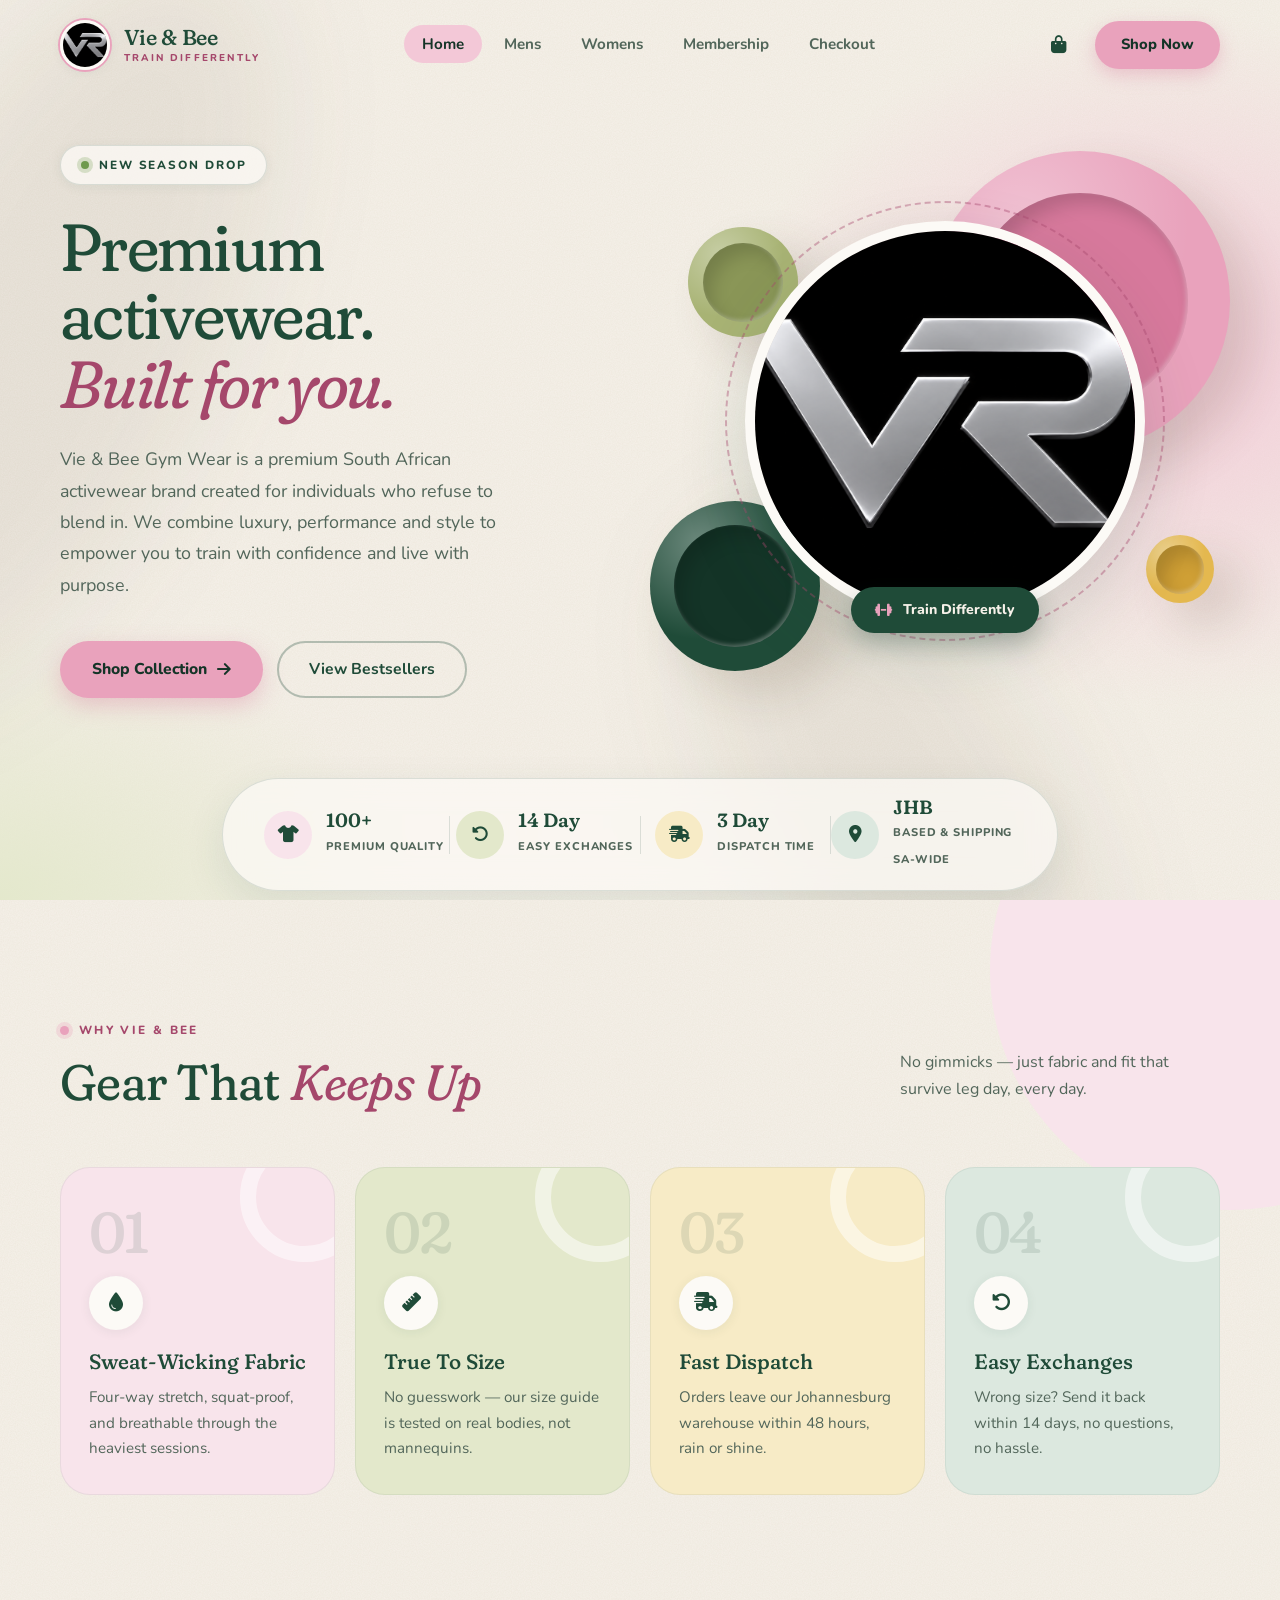
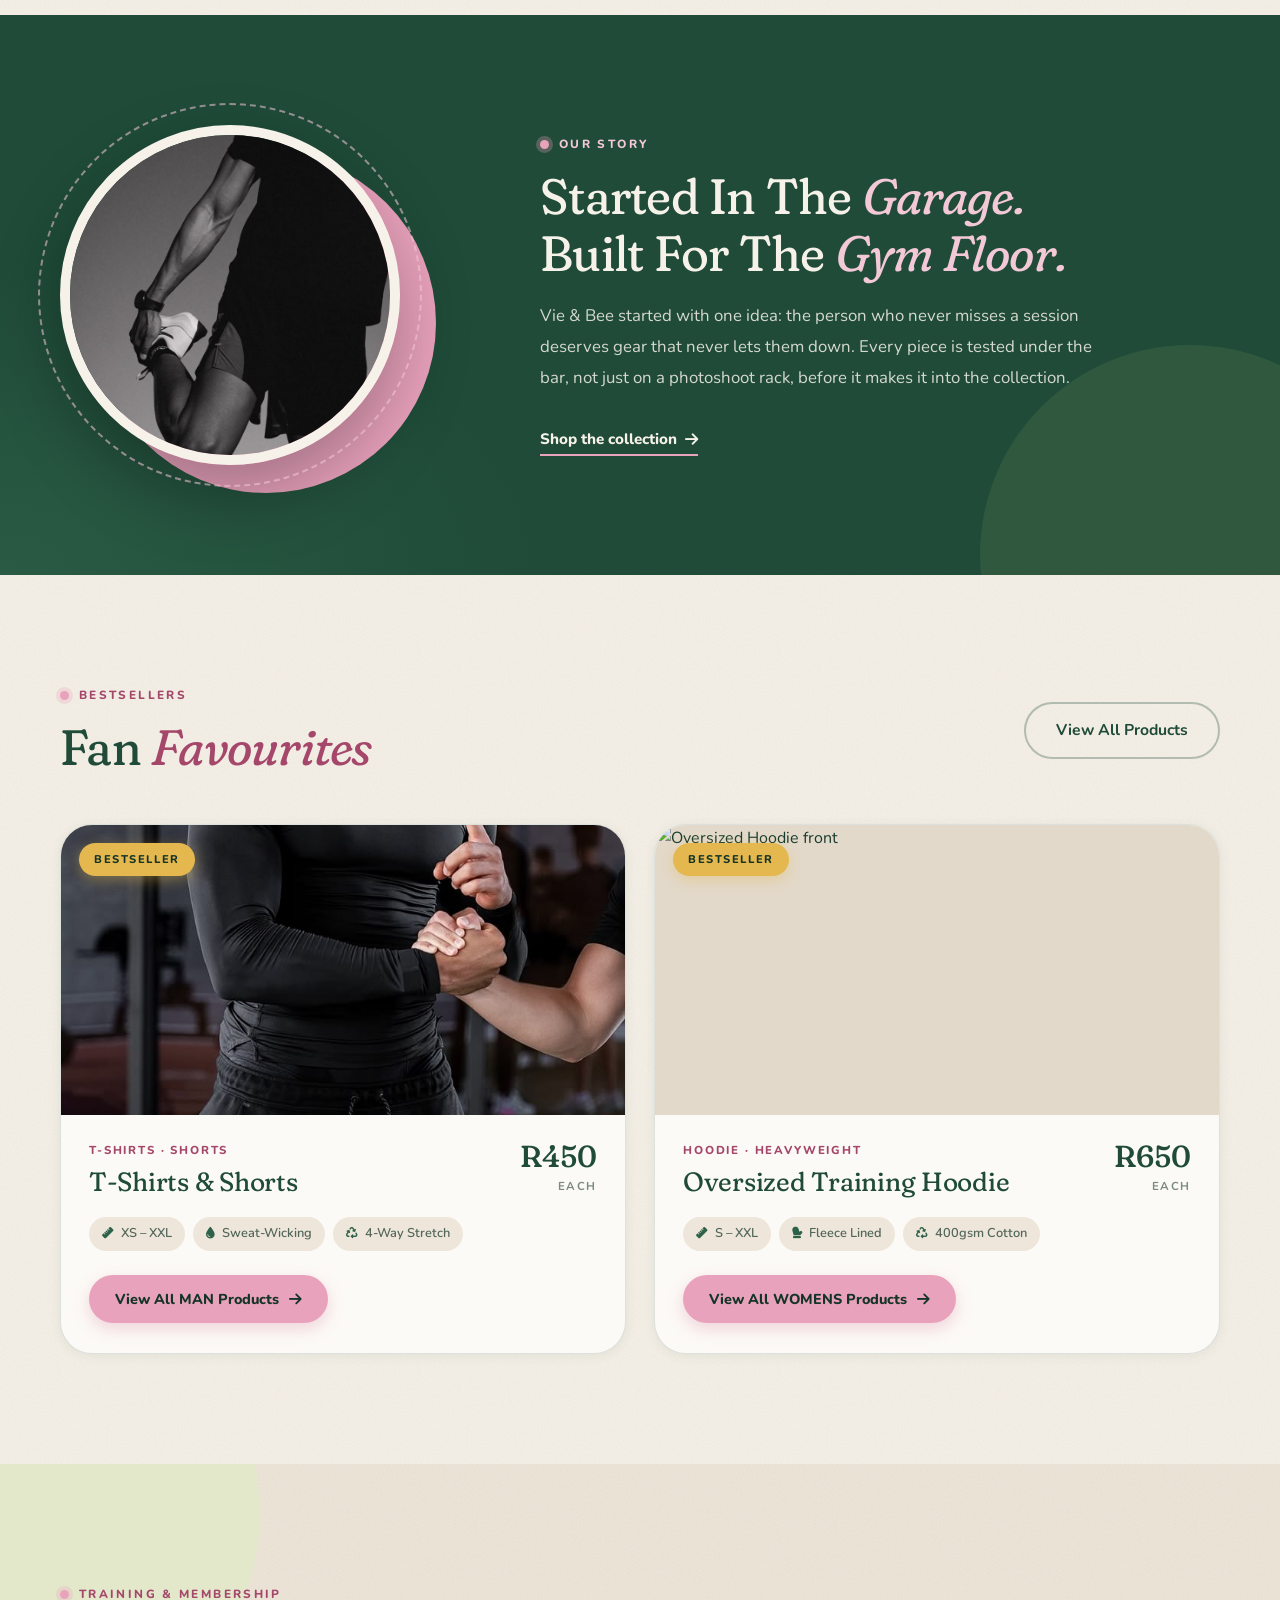
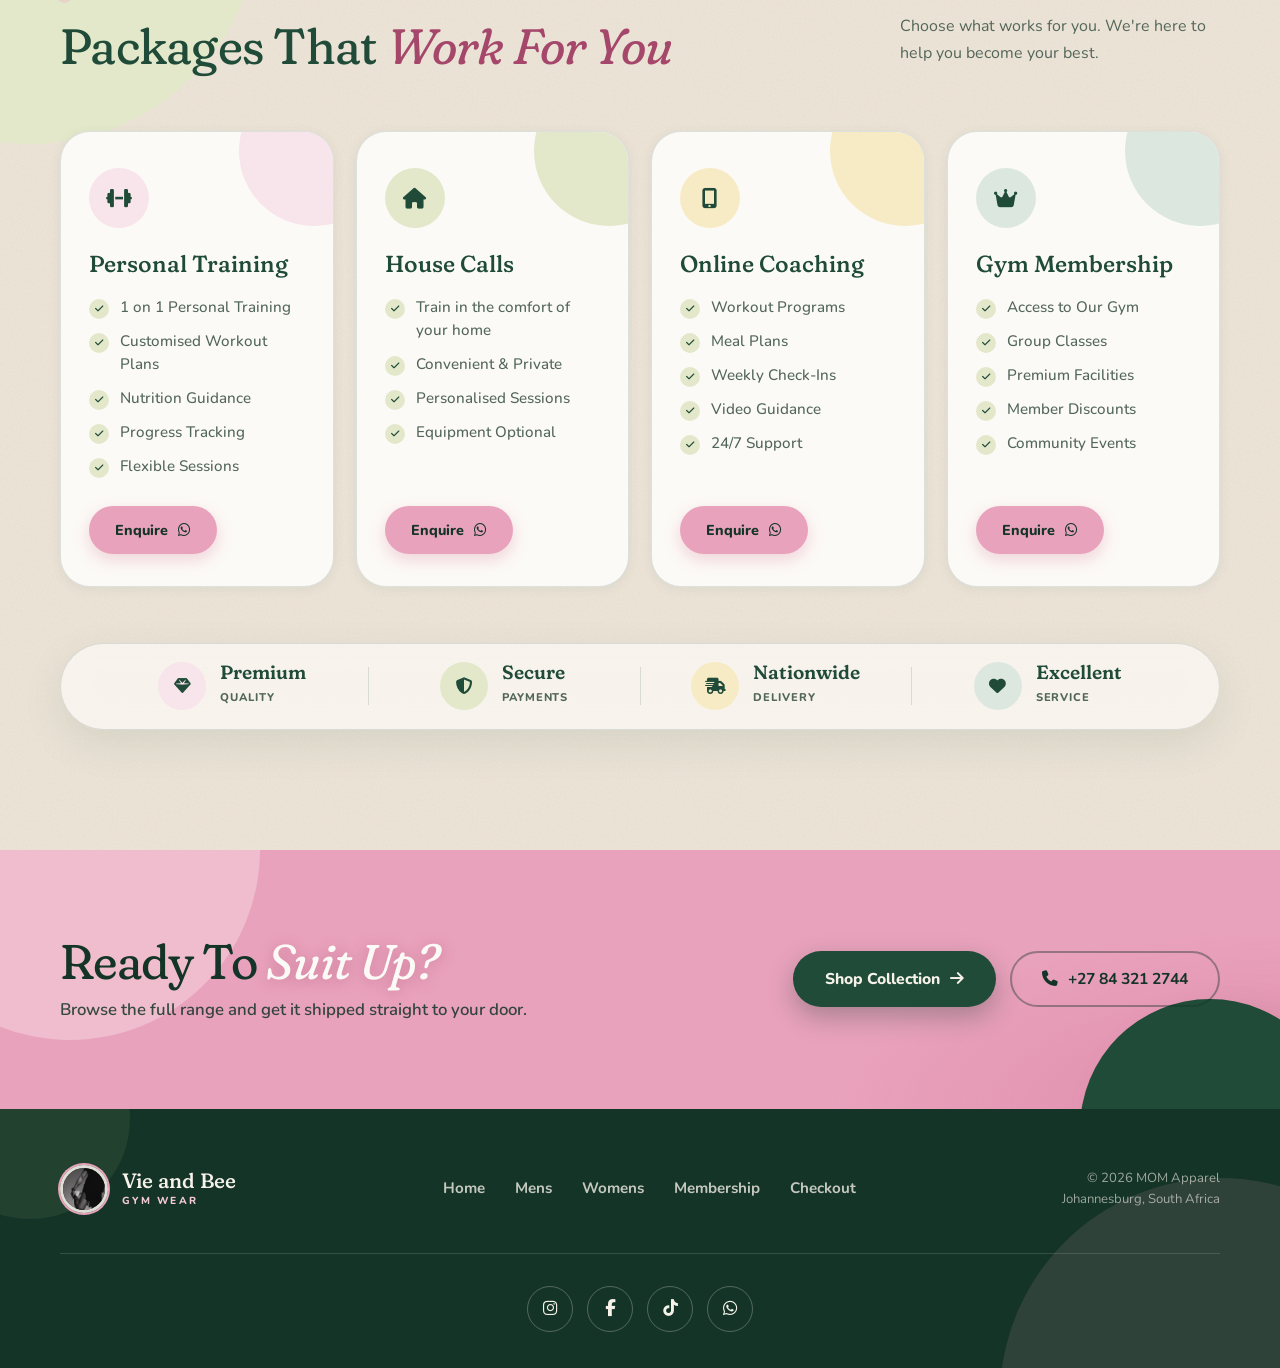
==== index.html @ 990aa981 "Add files via upload" ====
<!doctype html>
<html lang="en">
  <head>
    <meta charset="UTF-8" />
    <meta name="viewport" content="width=device-width, initial-scale=1.0" />
    <meta name="theme-color" content="#f6f1e9" />
    <title>Vie & Bee — Train Differently</title>
    <meta
      name="description"
      content="Vie & Bee is Johannesburg-based active wear built for people who train every day. Sweat-wicking fabric, true-to-size fits, and fast SA-wide dispatch."
    />
    <meta property="og:title" content="Vie & Bee — Train Differently" />
    <meta
      property="og:description"
      content="Active Wear built for people who show up every day. Shop leggings, hoodies, tanks and shorts made for training."
    />
    <meta property="og:type" content="website" />
    <meta property="og:image" content="Womans-Product/Logo.PNG" />
    <link rel="icon" href="favicon.ico" />
    <link rel="preconnect" href="https://fonts.googleapis.com" />
    <link rel="preconnect" href="https://fonts.gstatic.com" crossorigin />
    <link
      href="https://fonts.googleapis.com/css2?family=Fraunces:ital,opsz,wght,SOFT,WONK@0,9..144,300..700,0..100,0..1;1,9..144,300..700,0..100,0..1&family=Nunito:wght@400;500;600;700;800&display=swap"
      rel="stylesheet"
    />
    <link
      rel="stylesheet"
      href="https://cdnjs.cloudflare.com/ajax/libs/font-awesome/6.5.0/css/all.min.css"
    />
    <link rel="stylesheet" href="css/shared.css" />
    <link rel="stylesheet" href="css/home.css" />
  </head>
  <body>
    <!-- HEADER -->
    <header id="header">
      <nav class="navbar">
        <a href="index.html" class="nav-logo">
          <img
            src="Womans-Product/Logo.PNG"
            alt="Vie and Bee"
            class="nav-logo-img"
          />
          <div class="nav-logo-text">
            <span class="logo-name">Vie & Bee</span>
            <span class="logo-tagline">Train Differently</span>
          </div>
        </a>
        <ul class="nav-menu">
          <li><a href="index.html" class="nav-link active">Home</a></li>
          <li><a href="Mens.html" class="nav-link">Mens</a></li>
          <li><a href="Womens.html" class="nav-link">Womens</a></li>
          <li><a href="#membership" class="nav-link">Membership</a></li>
          <li><a href="Checkout.html" class="nav-link">Checkout</a></li>
        </ul>
        <button type="button" class="cart-nav-trigger" aria-label="Open cart">
          <i class="fa-solid fa-bag-shopping"></i>
          <span class="cart-count-badge">0</span>
        </button>
        <a href="Womens.html" class="nav-cta">Shop Now</a>
        <button class="mobile-toggle" id="mobileToggle" aria-label="Menu">
          <span></span><span></span><span></span>
        </button>
      </nav>
      <div class="mobile-nav" id="mobileNav">
        <ul>
          <li><a href="index.html">Home</a></li>
          <li><a href="Mens.html">Mens</a></li>
          <li><a href="Womens.html">Womens</a></li>
          <li><a href="#membership">Membership</a></li>
          <li><a href="Checkout.html" class="cream-link">Checkout</a></li>
        </ul>
      </div>
    </header>

    <main>
      <!-- HERO -->
      <section class="hero">
        <div class="section-content hero-inner">
          <div class="hero-text">
            <div class="hero-badge">
              <span class="badge-dot"></span>
              New Season Drop
            </div>
            <h1 class="hero-title">
              Premium activewear.<br />
              <em>Built for you.</em>
            </h1>
            <p class="hero-desc">
              Vie & Bee Gym Wear is a premium South African activewear brand
              created for individuals who refuse to blend in. We combine luxury,
              performance and style to empower you to train with confidence and
              live with purpose.
            </p>
            <div class="hero-actions">
              <a href="Womens.html" class="btn-primary"
                >Shop Collection <i class="fa-solid fa-arrow-right"></i
              ></a>
              <a href="#bestsellers" class="btn-outline">View Bestsellers</a>
            </div>
          </div>

          <div class="hero-visual">
            <div class="hero-arcs" aria-hidden="true">
              <div class="arc arc-1"></div>
              <div class="arc arc-2"></div>
              <div class="arc arc-3"></div>
              <div class="arc arc-4"></div>
            </div>
            <div class="hero-logo-frame">
              <img src="Womans-Product/Logo.PNG" alt="Vie and Bee Gym wear" />
              <div class="hero-tagline-badge">
                <i class="fa-solid fa-dumbbell"></i>
                Train Differently
              </div>
            </div>
          </div>
        </div>

        <div class="section-content">
          <div class="stats-bar">
            <div class="stat-item">
              <i class="fa-solid fa-shirt stat-icon"></i>
              <div>
                <strong>100+</strong>
                <span>PREMIUM QUALITY</span>
              </div>
            </div>
            <div class="stat-sep"></div>
            <div class="stat-item">
              <i class="fa-solid fa-rotate-left stat-icon"></i>
              <div>
                <strong>14 Day</strong>
                <span>Easy Exchanges</span>
              </div>
            </div>
            <div class="stat-sep"></div>
            <div class="stat-item">
              <i class="fa-solid fa-truck-fast stat-icon"></i>
              <div>
                <strong>3 Day</strong>
                <span>Dispatch Time</span>
              </div>
            </div>
            <div class="stat-sep"></div>
            <div class="stat-item">
              <i class="fa-solid fa-location-dot stat-icon"></i>
              <div>
                <strong>JHB</strong>
                <span>Based & Shipping SA-Wide</span>
              </div>
            </div>
          </div>
        </div>
      </section>

      <!-- WHY US -->
      <section class="why-section">
        <div class="section-content">
          <div class="why-header">
            <div>
              <span class="eyebrow">Why Vie & Bee</span>
              <h2 class="section-title">Gear That <em>Keeps Up</em></h2>
            </div>
            <p class="why-intro">
              No gimmicks — just fabric and fit that survive leg day, every day.
            </p>
          </div>

          <div class="why-grid">
            <div class="why-card">
              <div class="why-num">01</div>
              <div class="why-icon"><i class="fa-solid fa-droplet"></i></div>
              <h3>Sweat-Wicking Fabric</h3>
              <p>
                Four-way stretch, squat-proof, and breathable through the
                heaviest sessions.
              </p>
            </div>
            <div class="why-card">
              <div class="why-num">02</div>
              <div class="why-icon"><i class="fa-solid fa-ruler"></i></div>
              <h3>True To Size</h3>
              <p>
                No guesswork — our size guide is tested on real bodies, not
                mannequins.
              </p>
            </div>
            <div class="why-card">
              <div class="why-num">03</div>
              <div class="why-icon"><i class="fa-solid fa-truck-fast"></i></div>
              <h3>Fast Dispatch</h3>
              <p>
                Orders leave our Johannesburg warehouse within 48 hours, rain or
                shine.
              </p>
            </div>
            <div class="why-card">
              <div class="why-num">04</div>
              <div class="why-icon">
                <i class="fa-solid fa-rotate-left"></i>
              </div>
              <h3>Easy Exchanges</h3>
              <p>
                Wrong size? Send it back within 14 days, no questions, no
                hassle.
              </p>
            </div>
          </div>
        </div>
      </section>

      <!-- ABOUT STRIP -->
      <section class="about-strip">
        <div class="section-content about-strip-inner">
          <div class="about-strip-img">
            <img src="Mans-Product/Man4.jpg" alt="MOM Apparel" />
          </div>
          <div class="about-strip-text">
            <span class="eyebrow">Our Story</span>
            <h2 class="section-title">
              Started In The <em>Garage.</em><br />Built For The
              <em>Gym Floor.</em>
            </h2>
            <p>
              Vie & Bee started with one idea: the person who never misses a
              session deserves gear that never lets them down. Every piece is
              tested under the bar, not just on a photoshoot rack, before it
              makes it into the collection.
            </p>
            <a href="Womens.html" class="text-link"
              >Shop the collection <i class="fa-solid fa-arrow-right"></i
            ></a>
          </div>
        </div>
      </section>

      <!-- BESTSELLERS -->
      <section class="fleet-section" id="bestsellers">
        <div class="section-content">
          <div class="fleet-header">
            <div>
              <span class="eyebrow">Bestsellers</span>
              <h2 class="section-title">Fan <em>Favourites</em></h2>
            </div>
            <a href="Mens.html" class="btn-outline">View All Products</a>
          </div>

          <div class="car-grid">
            <div class="car-card">
              <div class="car-badge">Bestseller</div>
              <div class="car-images">
                <img src="Mans-Product/Man1.jpg" alt="T-Shirts & Shorts" />
                <img src="Mans-Product/Man2.jpg" alt="T-Shirts & Shorts" />
                <img src="Mans-Product/Man3.jpg" alt="T-Shirts & Shorts" />
              </div>
              <div class="car-body">
                <div class="car-top">
                  <div>
                    <span class="car-type">T-Shirts · Shorts</span>
                    <h3 class="car-name">T-Shirts & Shorts</h3>
                  </div>
                  <div class="car-price-block">
                    <span class="price-num">R450</span>
                    <span class="price-unit">each</span>
                  </div>
                </div>
                <div class="car-specs">
                  <span><i class="fa-solid fa-ruler"></i> XS – XXL</span>
                  <span><i class="fa-solid fa-droplet"></i> Sweat-Wicking</span>
                  <span><i class="fa-solid fa-recycle"></i> 4-Way Stretch</span>
                </div>
                <a href="Mens.html?item=tshirt-shorts" class="hire-btn">
                  View All MAN Products <i class="fa-solid fa-arrow-right"></i>
                </a>
              </div>
            </div>

            <div class="car-card">
              <div class="car-badge">Bestseller</div>
              <div class="car-images">
                <img
                  src="Womans-Product/Woman4.jpg"
                  alt="Oversized Hoodie front"
                />
                <img
                  src="Womans-Product/Woman1.jpg"
                  alt="Oversized Hoodie back"
                />
                <img
                  src="Womans-Product/Woman5.jpg"
                  alt="Oversized Hoodie detail"
                />
                <img
                  src="Womans-Product/Woman2.jpg"
                  alt="Oversized Hoodie detail"
                />
              </div>
              <div class="car-body">
                <div class="car-top">
                  <div>
                    <span class="car-type">Hoodie · Heavyweight</span>
                    <h3 class="car-name">Oversized Training Hoodie</h3>
                  </div>
                  <div class="car-price-block">
                    <span class="price-num">R650</span>
                    <span class="price-unit">each</span>
                  </div>
                </div>
                <div class="car-specs">
                  <span><i class="fa-solid fa-ruler"></i> S – XXL</span>
                  <span><i class="fa-solid fa-mitten"></i> Fleece Lined</span>
                  <span><i class="fa-solid fa-recycle"></i> 400gsm Cotton</span>
                </div>
                <a href="Womens.html?item=training-hoodie" class="hire-btn">
                  View All WOMENS Products
                  <i class="fa-solid fa-arrow-right"></i>
                </a>
              </div>
            </div>
          </div>
        </div>
      </section>

      <!-- TRAINING & MEMBERSHIP PACKAGES -->
      <section class="membership-section" id="membership">
        <div class="section-content">
          <div class="why-header">
            <div>
              <span class="eyebrow">Training & Membership</span>
              <h2 class="section-title">Packages That <em>Work For You</em></h2>
            </div>
            <p class="why-intro">
              Choose what works for you. We're here to help you become your
              best.
            </p>
          </div>

          <div class="plan-grid">
            <article class="plan-card">
              <div class="plan-icon"><i class="fa-solid fa-dumbbell"></i></div>
              <h3>Personal Training</h3>
              <ul class="plan-list">
                <li><i class="fa-solid fa-check"></i>1 on 1 Personal Training</li>
                <li><i class="fa-solid fa-check"></i>Customised Workout Plans</li>
                <li><i class="fa-solid fa-check"></i>Nutrition Guidance</li>
                <li><i class="fa-solid fa-check"></i>Progress Tracking</li>
                <li><i class="fa-solid fa-check"></i>Flexible Sessions</li>
              </ul>
              <a
                href="https://wa.me/27843212744?text=Hi%20Vie%20%26%20Bee%2C%20I%27d%20like%20to%20enquire%20about%20Personal%20Training."
                class="hire-btn"
                target="_blank"
                rel="noopener noreferrer"
              >
                Enquire <i class="fa-brands fa-whatsapp"></i>
              </a>
            </article>

            <article class="plan-card">
              <div class="plan-icon"><i class="fa-solid fa-house"></i></div>
              <h3>House Calls</h3>
              <ul class="plan-list">
                <li>
                  <i class="fa-solid fa-check"></i>Train in the comfort of your
                  home
                </li>
                <li><i class="fa-solid fa-check"></i>Convenient & Private</li>
                <li><i class="fa-solid fa-check"></i>Personalised Sessions</li>
                <li><i class="fa-solid fa-check"></i>Equipment Optional</li>
              </ul>
              <a
                href="https://wa.me/27843212744?text=Hi%20Vie%20%26%20Bee%2C%20I%27d%20like%20to%20enquire%20about%20House%20Calls."
                class="hire-btn"
                target="_blank"
                rel="noopener noreferrer"
              >
                Enquire <i class="fa-brands fa-whatsapp"></i>
              </a>
            </article>

            <article class="plan-card">
              <div class="plan-icon">
                <i class="fa-solid fa-mobile-screen-button"></i>
              </div>
              <h3>Online Coaching</h3>
              <ul class="plan-list">
                <li><i class="fa-solid fa-check"></i>Workout Programs</li>
                <li><i class="fa-solid fa-check"></i>Meal Plans</li>
                <li><i class="fa-solid fa-check"></i>Weekly Check-Ins</li>
                <li><i class="fa-solid fa-check"></i>Video Guidance</li>
                <li><i class="fa-solid fa-check"></i>24/7 Support</li>
              </ul>
              <a
                href="https://wa.me/27843212744?text=Hi%20Vie%20%26%20Bee%2C%20I%27d%20like%20to%20enquire%20about%20Online%20Coaching."
                class="hire-btn"
                target="_blank"
                rel="noopener noreferrer"
              >
                Enquire <i class="fa-brands fa-whatsapp"></i>
              </a>
            </article>

            <article class="plan-card">
              <div class="plan-icon"><i class="fa-solid fa-crown"></i></div>
              <h3>Gym Membership</h3>
              <ul class="plan-list">
                <li><i class="fa-solid fa-check"></i>Access to Our Gym</li>
                <li><i class="fa-solid fa-check"></i>Group Classes</li>
                <li><i class="fa-solid fa-check"></i>Premium Facilities</li>
                <li><i class="fa-solid fa-check"></i>Member Discounts</li>
                <li><i class="fa-solid fa-check"></i>Community Events</li>
              </ul>
              <a
                href="https://wa.me/27843212744?text=Hi%20Vie%20%26%20Bee%2C%20I%27d%20like%20to%20enquire%20about%20Gym%20Membership."
                class="hire-btn"
                target="_blank"
                rel="noopener noreferrer"
              >
                Enquire <i class="fa-brands fa-whatsapp"></i>
              </a>
            </article>
          </div>

          <div class="stats-bar plan-perks">
            <div class="stat-item">
              <i class="fa-solid fa-gem stat-icon"></i>
              <div>
                <strong>Premium</strong>
                <span>Quality</span>
              </div>
            </div>
            <div class="stat-sep"></div>
            <div class="stat-item">
              <i class="fa-solid fa-shield-halved stat-icon"></i>
              <div>
                <strong>Secure</strong>
                <span>Payments</span>
              </div>
            </div>
            <div class="stat-sep"></div>
            <div class="stat-item">
              <i class="fa-solid fa-truck-fast stat-icon"></i>
              <div>
                <strong>Nationwide</strong>
                <span>Delivery</span>
              </div>
            </div>
            <div class="stat-sep"></div>
            <div class="stat-item">
              <i class="fa-solid fa-heart stat-icon"></i>
              <div>
                <strong>Excellent</strong>
                <span>Service</span>
              </div>
            </div>
          </div>
        </div>
      </section>

      <!-- CTA BANNER -->
      <section class="cta-banner">
        <div class="cta-arcs" aria-hidden="true">
          <div class="cta-arc cta-arc-1"></div>
          <div class="cta-arc cta-arc-2"></div>
        </div>
        <div class="section-content cta-inner">
          <div class="cta-text">
            <h2>Ready To <em>Suit Up?</em></h2>
            <p>
              Browse the full range and get it shipped straight to your door.
            </p>
          </div>
          <div class="cta-actions">
            <a href="Womens.html" class="btn-primary"
              >Shop Collection <i class="fa-solid fa-arrow-right"></i
            ></a>
            <a href="tel:+27843212744" class="btn-outline light"
              ><i class="fa-solid fa-phone"></i> +27 84 321 2744</a
            >
          </div>
        </div>
      </section>
    </main>

    <!-- FOOTER -->
    <footer class="footer">
      <div class="footer-inner">
        <div class="footer-brand">
          <img
            src="Mans-Product/Man4.jpg"
            alt="Vie and Bee"
            class="footer-logo-img"
          />
          <div class="footer-brand-text">
            <span class="footer-name">Vie and Bee</span>
            <span class="footer-tag">Gym wear</span>
          </div>
        </div>
        <nav class="footer-links">
          <a href="index.html">Home</a>
          <a href="Mens.html">Mens</a>
          <a href="Womens.html">Womens</a>
          <a href="#membership">Membership</a>
          <a href="Checkout.html">Checkout</a>
        </nav>
        <p class="footer-copy">
          © 2026 MOM Apparel<br />Johannesburg, South Africa
        </p>
        <div class="footer-social" data-social></div>
      </div>
    </footer>

    <script src="js/main.js"></script>
    <script src="js/cart.js"></script>
    <script src="js/home.js"></script>
  </body>
</html>
---- css/shared.css ----
/* ============================================================
   VIE & BEE — SHARED STYLES (loaded on every page)
   Theme: "Serenity" — soft rose, forest green, oat & matcha

   Palette (taken from the Serenity Collection reference photo)
   · Oat / stone ..... the warm neutral surface. It frames ANY
                       product colour and replaces black/white/grey.
   · Petal rose ...... PRIMARY colour (buttons, highlights, accents)
   · Forest green .... the anchor (text, headings, dark sections)
   · Matcha + honey .. supporting accents (icons, badges, tints)

   Type
   · Headings: Fraunces (soft, rounded serif — "SOFT" axis at 100)
   · Body/UI:  Nunito (rounded terminals)

   Contents
   1. Variables & reset     6. Section headers & page hero
   2. Layout & reveal       7. Product cards
   3. Header & navigation   8. Forms
   4. Cart drawer           9. Footer (+ social icons)
   5. Buttons              10. Responsive
   ============================================================ */

:root {
  /* Surfaces — warm, never grey */
  --oat: #f6f1e9;
  --oat-deep: #eee6da;
  --stone: #e3d9ca;
  --sand: #d6cab7;
  --paper: #fcfaf6;

  /* PRIMARY — petal rose */
  --rose: #e9a2bc;
  --rose-light: #f3c8d7;
  --rose-deep: #d7799c;
  --rose-ink: #a5476b; /* rose used as TEXT on light backgrounds (AA contrast) */
  --petal: #f8e4eb;

  /* ANCHOR — forest green */
  --forest: #1f4b38;
  --forest-deep: #143427;
  --forest-mid: #2e6149;

  /* ACCENTS — matcha, honey, sage */
  --matcha: #a8b374;
  --matcha-soft: #e3e8cb;
  --honey: #e4b84f;
  --honey-soft: #f7ebc6;
  --sage-soft: #dce8df;

  /* Text */
  --ink: #183b2c;
  --ink-soft: #52665a;
  --ink-faint: #7a8a7f;
  --line: rgba(31, 75, 56, 0.14);
  --line-strong: rgba(31, 75, 56, 0.3);

  /* Depth — soft, top-down light like the photo (shadows fall right) */
  --shadow-sm: 0 2px 12px rgba(31, 75, 56, 0.07);
  --shadow-md: 0 14px 40px rgba(31, 75, 56, 0.1);
  --shadow-lg: 0 28px 70px rgba(31, 75, 56, 0.16);
  --cup-shadow: 26px 22px 46px rgba(80, 62, 40, 0.16);

  /* Fine plaster grain (echoes the stone tabletop in the photo) */
  --grain: url("data:image/svg+xml;utf8,%3Csvg xmlns='http://www.w3.org/2000/svg' width='180' height='180'%3E%3Cfilter id='n'%3E%3CfeTurbulence type='fractalNoise' baseFrequency='.85' numOctaves='2' stitchTiles='stitch'/%3E%3CfeColorMatrix values='0 0 0 0 .32 0 0 0 0 .26 0 0 0 0 .16 0 0 0 .09 0'/%3E%3C/filter%3E%3Crect width='100%25' height='100%25' filter='url(%23n)'/%3E%3C/svg%3E");

  --font-display: "Fraunces", "Georgia", serif;
  --font-body: "Nunito", "Segoe UI", system-ui, sans-serif;
  --max-width: 1240px;
  --ease: cubic-bezier(0.25, 0.46, 0.45, 0.94);
  --transition: 0.4s var(--ease);
}

/* RESET */
*,
*::before,
*::after {
  margin: 0;
  padding: 0;
  box-sizing: border-box;
}
html {
  scroll-behavior: smooth;
  scroll-padding-top: 90px; /* keeps anchor targets clear of the fixed header */
}
body {
  font-family: var(--font-body);
  background: var(--oat) var(--grain);
  color: var(--ink);
  overflow-x: hidden;
  font-weight: 400;
  line-height: 1.7;
  -webkit-font-smoothing: antialiased;
  -moz-osx-font-smoothing: grayscale;
}
::selection {
  background: var(--rose-light);
  color: var(--forest-deep);
}
ul {
  list-style: none;
}
a {
  text-decoration: none;
  color: inherit;
}
img {
  width: 100%;
  display: block;
}
button {
  font-family: inherit;
}
:focus-visible {
  outline: 3px solid var(--rose-deep);
  outline-offset: 3px;
  border-radius: 10px;
}

/* All display type: soft, rounded serif */
.hero-title,
.page-hero-title,
.section-title,
.logo-name,
.car-name,
.price-num,
.footer-name,
.pd-title,
.pd-price {
  font-family: var(--font-display);
  font-variation-settings:
    "SOFT" 100,
    "WONK" 0;
  font-optical-sizing: auto;
}

/* LAYOUT */
.section-content {
  max-width: var(--max-width);
  margin: 0 auto;
  padding: 0 40px;
}

/* REVEAL */
.reveal {
  opacity: 0;
  transform: translateY(28px);
  transition:
    opacity 0.8s var(--ease),
    transform 0.8s var(--ease);
}
.reveal.visible {
  opacity: 1;
  transform: translateY(0);
}

/* ============================================================
   HEADER
   ============================================================ */
#header {
  position: fixed;
  top: 0;
  left: 0;
  right: 0;
  z-index: 1000;
  padding: 0;
  transition: var(--transition);
}
#header.scrolled {
  background: rgba(246, 241, 233, 0.86);
  backdrop-filter: blur(20px) saturate(1.2);
  -webkit-backdrop-filter: blur(20px) saturate(1.2);
  box-shadow: 0 6px 30px rgba(31, 75, 56, 0.08);
  border-bottom: 1px solid var(--line);
}
.navbar {
  display: flex;
  align-items: center;
  justify-content: space-between;
  gap: 14px;
  padding: 20px 40px;
  max-width: var(--max-width);
  margin: 0 auto;
  transition: padding var(--transition);
}
#header.scrolled .navbar {
  padding: 12px 40px;
}

/* Logo */
.nav-logo {
  display: flex;
  align-items: center;
  gap: 14px;
  text-decoration: none;
  color: inherit;
}
.nav-logo-img {
  width: 50px;
  height: 50px;
  border-radius: 50%;
  object-fit: cover;
  border: 3px solid var(--paper);
  box-shadow:
    0 0 0 2px var(--rose),
    var(--shadow-sm);
  transition: all 0.3s;
  flex-shrink: 0;
}
#header.scrolled .nav-logo-img {
  width: 42px;
  height: 42px;
}
.nav-logo:hover .nav-logo-img {
  box-shadow:
    0 0 0 2px var(--rose-deep),
    var(--shadow-sm);
}
.nav-logo-text {
  display: flex;
  flex-direction: column;
  line-height: 1.1;
}
.logo-name {
  font-size: 1.35rem;
  font-weight: 500;
  color: var(--forest);
  letter-spacing: -0.01em;
}
.logo-tagline {
  font-size: 0.62rem;
  font-weight: 800;
  letter-spacing: 0.22em;
  text-transform: uppercase;
  color: var(--rose-ink);
  margin-top: 3px;
}

/* Nav menu */
.nav-menu {
  display: flex;
  gap: 4px;
  margin: 0 auto;
}
.nav-link {
  padding: 9px 18px;
  font-size: 0.95rem;
  font-weight: 700;
  color: var(--ink-soft);
  border-radius: 100px;
  transition:
    color 0.3s,
    background 0.3s;
}
.nav-link:hover {
  color: var(--forest);
  background: rgba(233, 162, 188, 0.2);
}
.nav-link.active {
  color: var(--forest-deep);
  background: var(--rose-light);
}

.nav-cta {
  padding: 11px 26px;
  background: var(--rose);
  color: var(--forest-deep);
  font-size: 0.92rem;
  font-weight: 800;
  border-radius: 100px;
  box-shadow: 0 6px 18px rgba(215, 121, 156, 0.35);
  transition: var(--transition);
}
.nav-cta:hover {
  background: var(--forest);
  color: var(--oat);
  box-shadow: 0 10px 24px rgba(31, 75, 56, 0.28);
  transform: translateY(-1px);
}

/* Cart trigger icon in nav */
.cart-nav-trigger {
  position: relative;
  display: inline-flex;
  align-items: center;
  justify-content: center;
  width: 44px;
  height: 44px;
  color: var(--forest);
  font-size: 1.1rem;
  cursor: pointer;
  border: none;
  background: none;
  border-radius: 50%;
  transition: var(--transition);
}
.cart-nav-trigger:hover {
  background: var(--petal);
  color: var(--rose-ink);
}
.cart-count-badge {
  display: none;
  align-items: center;
  justify-content: center;
  position: absolute;
  top: 1px;
  right: 0;
  min-width: 18px;
  height: 18px;
  padding: 0 5px;
  background: var(--forest);
  color: var(--oat);
  font-size: 0.66rem;
  font-weight: 800;
  border-radius: 100px;
  line-height: 1;
}

/* ============================================================
   CART DRAWER
   ============================================================ */
.cart-overlay {
  position: fixed;
  inset: 0;
  background: rgba(20, 52, 39, 0.36);
  backdrop-filter: blur(3px);
  -webkit-backdrop-filter: blur(3px);
  z-index: 1090; /* above the fixed header */
  opacity: 0;
  pointer-events: none;
  transition: opacity 0.3s ease;
}
.cart-overlay.open {
  opacity: 1;
  pointer-events: auto;
}

.cart-drawer {
  position: fixed;
  top: 0;
  right: 0;
  bottom: 0;
  width: 420px;
  max-width: 92vw;
  background: var(--oat);
  color: var(--ink);
  border-radius: 32px 0 0 32px;
  z-index: 1100;
  display: flex;
  flex-direction: column;
  transform: translateX(100%);
  transition: transform 0.4s var(--ease, ease);
  overflow: hidden;
}
.cart-drawer.open {
  transform: translateX(0);
  box-shadow: -20px 0 60px rgba(20, 52, 39, 0.22);
}

.cart-drawer-head {
  display: flex;
  align-items: center;
  justify-content: space-between;
  padding: 24px 26px;
  border-bottom: 1px solid var(--line);
  background: var(--petal);
}
.cart-drawer-head h3 {
  font-family: var(--font-display);
  font-variation-settings:
    "SOFT" 100,
    "WONK" 0;
  font-size: 1.35rem;
  font-weight: 500;
  color: var(--forest);
  display: flex;
  align-items: center;
  gap: 10px;
}
.cart-drawer-head h3 i {
  color: var(--rose-ink);
  font-size: 1.05rem;
}
.cart-close-btn {
  width: 38px;
  height: 38px;
  background: var(--paper);
  border: none;
  border-radius: 50%;
  color: var(--forest);
  font-size: 1.4rem;
  line-height: 1;
  cursor: pointer;
  transition: var(--transition);
}
.cart-close-btn:hover {
  background: var(--forest);
  color: var(--oat);
}

.cart-drawer-body {
  flex: 1;
  overflow-y: auto;
  padding: 22px 26px;
  display: flex;
  flex-direction: column;
  gap: 18px;
}
.cart-empty {
  text-align: center;
  padding: 60px 0;
  color: var(--ink-soft);
}
.cart-empty i {
  font-size: 2.2rem;
  color: var(--rose);
  margin-bottom: 14px;
  display: block;
}
.cart-empty p {
  margin-bottom: 14px;
  font-size: 0.98rem;
}

.cart-line {
  display: flex;
  gap: 14px;
  align-items: flex-start;
  padding-bottom: 18px;
  border-bottom: 1px solid var(--line);
}
.cart-line-img {
  width: 66px;
  height: 82px;
  object-fit: cover;
  border-radius: 16px;
  background: var(--stone);
  flex-shrink: 0;
}
.cart-line-info {
  flex: 1;
  display: flex;
  flex-direction: column;
  gap: 5px;
}
.cart-line-name {
  font-size: 0.95rem;
  color: var(--ink);
  font-weight: 700;
  line-height: 1.35;
}
.cart-line-meta {
  font-size: 0.8rem;
  color: var(--ink-soft);
}
.cart-line-qty {
  display: inline-flex;
  align-items: center;
  border: 1.5px solid var(--sand);
  background: var(--paper);
  border-radius: 100px;
  overflow: hidden;
  width: fit-content;
  margin-top: 4px;
}
.cart-line-qty button {
  width: 30px;
  height: 30px;
  background: transparent;
  border: none;
  color: var(--forest);
  font-size: 1rem;
  cursor: pointer;
  transition: background 0.2s;
}
.cart-line-qty button:hover {
  background: var(--petal);
}
.cart-line-qty span {
  width: 28px;
  text-align: center;
  font-size: 0.85rem;
  font-weight: 700;
  color: var(--ink);
}
.cart-line-right {
  display: flex;
  flex-direction: column;
  align-items: flex-end;
  gap: 10px;
}
.cart-line-price {
  font-size: 0.95rem;
  color: var(--forest);
  font-weight: 800;
}
.cart-line-remove {
  background: none;
  border: none;
  color: var(--ink-faint);
  cursor: pointer;
  font-size: 0.85rem;
  transition: var(--transition);
}
.cart-line-remove:hover {
  color: var(--rose-ink);
}

.cart-drawer-foot {
  padding: 20px 26px 28px;
  border-top: 1px solid var(--line);
  background: var(--paper);
}
.cart-subtotal-row {
  display: flex;
  justify-content: space-between;
  align-items: center;
  margin-bottom: 16px;
  font-size: 1rem;
  font-weight: 600;
  color: var(--ink);
}
.cart-subtotal-row strong {
  color: var(--forest);
  font-family: var(--font-display);
  font-variation-settings:
    "SOFT" 100,
    "WONK" 0;
  font-weight: 600;
  font-size: 1.35rem;
}
.cart-checkout-btn {
  width: 100%;
  text-align: center;
  display: flex;
}
.cart-checkout-btn.disabled-link {
  opacity: 0.4;
  pointer-events: none;
}

@media (max-width: 480px) {
  .cart-drawer {
    width: 100vw;
    max-width: 100vw;
    border-radius: 0;
  }
}

/* Mobile toggle */
.mobile-toggle {
  display: none;
  flex-direction: column;
  gap: 5px;
  background: var(--paper);
  border: 1px solid var(--line);
  border-radius: 50%;
  width: 44px;
  height: 44px;
  align-items: center;
  justify-content: center;
  cursor: pointer;
  padding: 0;
}
.mobile-toggle span {
  display: block;
  width: 18px;
  height: 2px;
  background: var(--forest);
  transition: var(--transition);
  border-radius: 2px;
}
.mobile-toggle.open span:nth-child(1) {
  transform: translateY(7px) rotate(45deg);
}
.mobile-toggle.open span:nth-child(2) {
  opacity: 0;
  transform: scaleX(0);
}
.mobile-toggle.open span:nth-child(3) {
  transform: translateY(-7px) rotate(-45deg);
}

/* Mobile nav overlay */
.mobile-nav {
  position: fixed;
  inset: 0;
  z-index: 999;
  background: linear-gradient(160deg, var(--oat) 0%, var(--petal) 100%);
  display: flex;
  align-items: center;
  justify-content: center;
  opacity: 0;
  pointer-events: none;
  transition: opacity 0.4s;
  overflow: hidden;
}
.mobile-nav::before {
  content: "";
  position: absolute;
  width: 340px;
  height: 340px;
  border-radius: 50%;
  background: var(--rose);
  box-shadow: var(--cup-shadow);
  right: -150px;
  top: -170px;
  pointer-events: none;
}
.mobile-nav::after {
  content: "";
  position: absolute;
  width: 260px;
  height: 260px;
  border-radius: 50%;
  background: var(--forest);
  box-shadow: var(--cup-shadow);
  left: -110px;
  bottom: -90px;
  pointer-events: none;
}
.mobile-nav.open {
  opacity: 1;
  pointer-events: all;
}
.mobile-nav ul {
  display: flex;
  flex-direction: column;
  gap: 18px;
  text-align: center;
  position: relative;
  z-index: 2;
}
.mobile-nav a {
  font-family: var(--font-display);
  font-variation-settings:
    "SOFT" 100,
    "WONK" 0;
  font-size: 2.5rem;
  font-style: italic;
  font-weight: 400;
  color: var(--ink-soft);
  transition: color 0.3s;
}
.mobile-nav a:hover,
.mobile-nav .cream-link {
  color: var(--rose-ink);
}

/* ============================================================
   BUTTONS
   ============================================================ */
.btn-primary {
  display: inline-flex;
  align-items: center;
  justify-content: center;
  gap: 10px;
  padding: 15px 32px;
  background: var(--rose);
  color: var(--forest-deep);
  font-family: var(--font-body);
  font-size: 0.98rem;
  font-weight: 800;
  border-radius: 100px;
  box-shadow: 0 8px 22px rgba(215, 121, 156, 0.35);
  transition: var(--transition);
  border: none;
  cursor: pointer;
}
.btn-primary:hover {
  background: var(--forest);
  color: var(--oat);
  box-shadow: 0 12px 28px rgba(31, 75, 56, 0.28);
  transform: translateY(-2px);
}

.btn-outline {
  display: inline-flex;
  align-items: center;
  justify-content: center;
  gap: 10px;
  padding: 13px 30px;
  background: transparent;
  border: 2px solid var(--line-strong);
  color: var(--forest);
  font-family: var(--font-body);
  font-size: 0.98rem;
  font-weight: 700;
  border-radius: 100px;
  cursor: pointer;
  transition: var(--transition);
}
.btn-outline:hover {
  border-color: var(--rose-deep);
  background: var(--petal);
  color: var(--forest-deep);
}
.btn-outline.light {
  border-color: rgba(20, 52, 39, 0.4);
  color: var(--forest-deep);
}
.btn-outline.light:hover {
  background: var(--forest);
  border-color: var(--forest);
  color: var(--oat);
}

/* ============================================================
   SECTION HEADERS
   ============================================================ */
.eyebrow {
  display: flex;
  align-items: center;
  gap: 10px;
  font-size: 0.74rem;
  font-weight: 800;
  letter-spacing: 0.2em;
  text-transform: uppercase;
  color: var(--rose-ink);
  margin-bottom: 14px;
}
.eyebrow::before {
  content: "";
  display: block;
  width: 9px;
  height: 9px;
  border-radius: 50%;
  background: var(--rose);
  box-shadow: 0 0 0 4px rgba(233, 162, 188, 0.28);
}

.section-title {
  font-size: clamp(2rem, 4vw, 3.1rem);
  font-weight: 400;
  line-height: 1.15;
  letter-spacing: -0.015em;
  color: var(--forest);
}
.section-title em {
  font-style: italic;
  color: var(--rose-ink);
}

.text-link {
  display: inline-flex;
  align-items: center;
  gap: 8px;
  font-size: 0.95rem;
  font-weight: 800;
  color: var(--forest);
  border-bottom: 2px solid var(--rose);
  padding-bottom: 2px;
  transition:
    gap 0.3s,
    color 0.3s;
}
.text-link:hover {
  gap: 14px;
  color: var(--rose-ink);
}

/* ============================================================
   PAGE HERO (shared across inner pages)
   ============================================================ */
.page-hero {
  min-height: 44vh;
  display: flex;
  align-items: flex-end;
  padding-bottom: 64px;
  padding-top: 140px;
  position: relative;
  overflow: hidden;
  background:
    radial-gradient(
      ellipse 55% 90% at 90% 0%,
      rgba(243, 200, 215, 0.8) 0%,
      transparent 70%
    ),
    var(--oat-deep) var(--grain);
}
.page-hero-bg {
  position: absolute;
  inset: 0;
  pointer-events: none;
}
.page-hero-arc-1,
.page-hero-arc-2 {
  position: absolute;
  border-radius: 50%;
  box-shadow: var(--cup-shadow);
  background-image: radial-gradient(
    circle at 30% 25%,
    rgba(255, 255, 255, 0.35),
    transparent 55%
  );
}
.page-hero-arc-1 {
  width: 360px;
  height: 360px;
  background-color: var(--rose);
  top: 84px;
  right: -110px;
}
.page-hero-arc-2 {
  width: 150px;
  height: 150px;
  background-color: var(--forest);
  bottom: -76px;
  right: 24%;
}
.page-hero-arc-1::after,
.page-hero-arc-2::after {
  content: "";
  position: absolute;
  inset: 14%;
  border-radius: 50%;
  box-shadow:
    inset 8px 10px 18px rgba(0, 0, 0, 0.16),
    inset -2px -2px 4px rgba(255, 255, 255, 0.3);
}
.page-hero-arc-1::after {
  background: var(--rose-deep);
}
.page-hero-arc-2::after {
  background: var(--forest-deep);
}
.page-hero-content {
  position: relative;
  z-index: 2;
  width: 100%;
}
.page-hero-title {
  font-size: clamp(2.8rem, 6vw, 5rem);
  font-weight: 400;
  line-height: 1.06;
  letter-spacing: -0.02em;
  color: var(--forest);
  margin-bottom: 16px;
}
.page-hero-title em {
  font-style: italic;
  color: var(--rose-ink);
}
.page-hero-sub {
  font-size: 1.08rem;
  color: var(--ink-soft);
  max-width: 480px;
  line-height: 1.7;
}

/* ============================================================
   PRODUCT CARDS (home bestsellers + shared button/price styles)
   ============================================================ */
.car-grid {
  display: grid;
  grid-template-columns: repeat(2, 1fr);
  gap: 28px;
}

.car-card {
  background: var(--paper);
  border: 1px solid var(--line);
  overflow: hidden;
  position: relative;
  border-radius: 32px;
  box-shadow: var(--shadow-sm);
  transition: var(--transition);
}
.car-card:hover {
  border-color: var(--rose);
  transform: translateY(-6px);
  box-shadow: var(--shadow-lg);
}
.car-badge {
  position: absolute;
  top: 18px;
  left: 18px;
  z-index: 3;
  background: var(--honey);
  color: var(--forest-deep);
  font-size: 0.7rem;
  font-weight: 800;
  letter-spacing: 0.14em;
  text-transform: uppercase;
  padding: 7px 15px;
  border-radius: 100px;
  box-shadow: 0 4px 14px rgba(228, 184, 79, 0.4);
}
.car-images {
  position: relative;
  width: 100%;
  height: 290px;
  overflow: hidden;
  background: var(--stone);
}
.car-images img {
  position: absolute;
  inset: 0;
  width: 100%;
  height: 100%;
  object-fit: cover;
  opacity: 0;
  transition: opacity 0.8s ease;
}
.car-body {
  padding: 26px 28px 30px;
}
.car-top {
  display: flex;
  justify-content: space-between;
  align-items: flex-start;
  gap: 16px;
  margin-bottom: 18px;
}
.car-type {
  font-size: 0.72rem;
  font-weight: 800;
  letter-spacing: 0.16em;
  text-transform: uppercase;
  color: var(--rose-ink);
  display: block;
  margin-bottom: 6px;
}
.car-name {
  font-size: 1.65rem;
  font-weight: 400;
  color: var(--forest);
  line-height: 1.15;
  letter-spacing: -0.01em;
}
.car-price-block {
  text-align: right;
  flex-shrink: 0;
}
.price-num {
  font-size: 1.9rem;
  font-weight: 500;
  color: var(--forest);
  line-height: 1;
  display: block;
}
.price-unit {
  font-size: 0.72rem;
  font-weight: 700;
  letter-spacing: 0.14em;
  text-transform: uppercase;
  color: var(--ink-faint);
}
.car-specs {
  display: flex;
  gap: 8px;
  flex-wrap: wrap;
  margin-bottom: 24px;
}
.car-specs span {
  font-size: 0.8rem;
  font-weight: 600;
  color: var(--ink-soft);
  display: flex;
  align-items: center;
  gap: 7px;
  padding: 6px 13px;
  background: var(--oat-deep);
  border-radius: 100px;
}
.car-specs i {
  color: var(--forest-mid);
  font-size: 0.72rem;
}

.hire-btn {
  display: inline-flex;
  align-items: center;
  gap: 10px;
  padding: 12px 26px;
  background: var(--rose);
  color: var(--forest-deep);
  font-size: 0.9rem;
  font-weight: 800;
  border-radius: 100px;
  box-shadow: 0 6px 16px rgba(215, 121, 156, 0.3);
  transition: var(--transition);
  cursor: pointer;
  border: none;
  font-family: var(--font-body);
}
.hire-btn:hover {
  background: var(--forest);
  color: var(--oat);
  box-shadow: 0 10px 22px rgba(31, 75, 56, 0.25);
  transform: translateY(-2px);
}

/* ============================================================
   FORMS (shared)
   ============================================================ */
.form-group {
  display: flex;
  flex-direction: column;
  gap: 8px;
}
.form-group label {
  font-size: 0.76rem;
  font-weight: 800;
  letter-spacing: 0.12em;
  text-transform: uppercase;
  color: var(--forest-mid);
}
.form-group input,
.form-group textarea,
.form-group select {
  background: var(--paper);
  border: 1.5px solid var(--sand);
  color: var(--ink);
  padding: 14px 18px;
  font-family: var(--font-body);
  font-size: 1rem;
  font-weight: 500;
  outline: none;
  transition: 0.3s ease;
  border-radius: 18px;
  width: 100%;
}
.form-group textarea {
  resize: vertical;
  min-height: 90px;
}
.form-group select {
  appearance: none;
  -webkit-appearance: none;
  padding-right: 46px;
  cursor: pointer;
  background-image: url("data:image/svg+xml;utf8,%3Csvg xmlns='http://www.w3.org/2000/svg' width='14' height='9' viewBox='0 0 14 9' fill='none'%3E%3Cpath d='M1 1.5l6 6 6-6' stroke='%231f4b38' stroke-width='2' stroke-linecap='round' stroke-linejoin='round'/%3E%3C/svg%3E");
  background-repeat: no-repeat;
  background-position: right 20px center;
}
.form-group input::placeholder,
.form-group textarea::placeholder {
  color: var(--ink-faint);
  font-weight: 400;
}
.form-group input:focus,
.form-group textarea:focus,
.form-group select:focus {
  border-color: var(--rose-deep);
  box-shadow: 0 0 0 4px rgba(233, 162, 188, 0.3);
  background-color: #fff;
}

.submit-btn {
  display: inline-flex;
  align-items: center;
  justify-content: center;
  gap: 12px;
  padding: 16px 36px;
  background: var(--rose);
  color: var(--forest-deep);
  font-family: var(--font-body);
  font-size: 1rem;
  font-weight: 800;
  border-radius: 100px;
  border: none;
  cursor: pointer;
  box-shadow: 0 8px 22px rgba(215, 121, 156, 0.35);
  transition: var(--transition);
}
.submit-btn:hover:not(:disabled) {
  background: var(--forest);
  color: var(--oat);
  box-shadow: 0 12px 28px rgba(31, 75, 56, 0.28);
  transform: translateY(-2px);
}
.submit-btn:disabled {
  opacity: 0.55;
  cursor: not-allowed;
  box-shadow: none;
}
/* Status states used by checkout.js after sending an order */
.submit-btn.is-success,
.submit-btn.is-success:disabled {
  background: var(--forest);
  color: var(--oat);
  opacity: 1;
}
.submit-btn.is-error,
.submit-btn.is-error:disabled {
  background: #b3452f;
  color: #fff;
  opacity: 1;
}
.form-note {
  font-size: 0.82rem;
  font-weight: 600;
  color: var(--ink-soft);
  text-align: center;
  display: flex;
  align-items: center;
  justify-content: center;
  gap: 7px;
}
.form-note i {
  color: var(--rose-deep);
  font-size: 0.75rem;
}
.form-row {
  display: grid;
  grid-template-columns: 1fr 1fr;
  gap: 16px;
}

/* ============================================================
   FOOTER
   ============================================================ */
.footer {
  background: var(--forest-deep);
  color: var(--oat);
  padding: 56px 0 36px;
  position: relative;
  overflow: hidden;
}
.footer::before {
  content: "";
  position: absolute;
  width: 440px;
  height: 440px;
  border-radius: 50%;
  background: var(--rose);
  opacity: 0.13;
  right: -160px;
  bottom: -250px;
  pointer-events: none;
}
.footer::after {
  content: "";
  position: absolute;
  width: 200px;
  height: 200px;
  border-radius: 50%;
  background: var(--matcha);
  opacity: 0.1;
  left: -70px;
  top: -90px;
  pointer-events: none;
}
.footer-inner {
  max-width: var(--max-width);
  margin: 0 auto;
  padding: 0 40px;
  display: grid;
  grid-template-columns: auto 1fr auto;
  align-items: center;
  gap: 40px;
  position: relative;
  z-index: 2;
}
.footer-brand {
  display: flex;
  align-items: center;
  gap: 14px;
}
.footer-logo-img {
  width: 48px;
  height: 48px;
  border-radius: 50%;
  object-fit: cover;
  border: 3px solid rgba(246, 241, 233, 0.9);
  box-shadow: 0 0 0 2px var(--rose);
}
.footer-brand-text {
  display: flex;
  flex-direction: column;
  line-height: 1.15;
}
.footer-name {
  font-size: 1.3rem;
  font-weight: 500;
  color: var(--oat);
}
.footer-tag {
  font-size: 0.64rem;
  font-weight: 800;
  letter-spacing: 0.22em;
  text-transform: uppercase;
  color: var(--rose-light);
  margin-top: 3px;
}
.footer-links {
  display: flex;
  gap: 30px;
  justify-content: center;
  flex-wrap: wrap;
}
.footer-links a {
  font-size: 0.95rem;
  font-weight: 700;
  color: rgba(246, 241, 233, 0.78);
  transition: color 0.3s;
}
.footer-links a:hover {
  color: var(--rose-light);
}
.footer-copy {
  font-size: 0.82rem;
  color: rgba(246, 241, 233, 0.6);
  text-align: right;
  line-height: 1.6;
}

/* Social icons (built by main.js from SOCIAL_LINKS) */
.footer-social {
  grid-column: 1 / -1;
  display: flex;
  justify-content: center;
  gap: 14px;
  padding-top: 32px;
  border-top: 1px solid rgba(246, 241, 233, 0.14);
}
.footer-social a {
  display: inline-flex;
  align-items: center;
  justify-content: center;
  width: 46px;
  height: 46px;
  border: 1.5px solid rgba(246, 241, 233, 0.28);
  border-radius: 50%;
  color: var(--oat);
  font-size: 1.05rem;
  transition: var(--transition);
}
.footer-social a:hover {
  border-color: var(--rose);
  background: var(--rose);
  color: var(--forest-deep);
  transform: translateY(-3px);
}

/* ============================================================
   RESPONSIVE
   ============================================================ */
@media (max-width: 960px) {
  .nav-menu,
  .nav-cta {
    display: none;
  }
  .mobile-toggle {
    display: flex;
  }
  .navbar {
    gap: 10px;
  }
  .nav-logo {
    margin-right: auto;
  }
  .car-grid {
    grid-template-columns: 1fr;
  }
  .form-row {
    grid-template-columns: 1fr;
  }
  .footer-inner {
    grid-template-columns: 1fr;
    text-align: center;
  }
  .footer-links {
    justify-content: center;
  }
  .footer-copy {
    text-align: center;
  }
  .footer-brand {
    justify-content: center;
  }
  .page-hero-arc-1 {
    width: 240px;
    height: 240px;
    top: 80px;
    right: -100px;
  }
  .page-hero-arc-2 {
    width: 130px;
    height: 130px;
    bottom: -60px;
  }
}
@media (max-width: 640px) {
  .section-content {
    padding: 0 20px;
  }
  .navbar {
    padding: 14px 20px;
  }
  #header.scrolled .navbar {
    padding: 10px 20px;
  }
  .page-hero-arc-2 {
    display: none;
  }
  .car-body {
    padding: 22px 22px 26px;
  }
  .car-top {
    flex-direction: column;
    gap: 10px;
  }
  .car-price-block {
    text-align: left;
  }
}

@media (prefers-reduced-motion: reduce) {
  html {
    scroll-behavior: auto;
  }
  *,
  *::before,
  *::after {
    animation: none !important;
    transition-duration: 0.01ms !important;
  }
  .reveal {
    opacity: 1;
    transform: none;
  }
}
---- css/home.css ----
/* ============================================================
   HOME.CSS — Homepage only (loaded after shared.css)
   Sections: Hero · Stats bar · Why · About · Bestsellers ·
             Membership · CTA banner · Responsive
   Rhythm:   oat → oat → forest → oat → stone → rose → forest
   ============================================================ */

/* ------------------------------------------------------------
   HERO
   ------------------------------------------------------------ */
.hero {
  min-height: 100vh;
  display: flex;
  flex-direction: column;
  justify-content: center;
  padding-top: 96px;
  padding-bottom: 0;
  position: relative;
  overflow: hidden;
  background:
    radial-gradient(
      ellipse 50% 55% at 92% 40%,
      rgba(243, 200, 215, 0.85) 0%,
      transparent 70%
    ),
    radial-gradient(
      ellipse 45% 45% at 0% 100%,
      rgba(227, 232, 203, 0.95) 0%,
      transparent 70%
    ),
    var(--oat) var(--grain);
}

/* Dappled light & shadow, like the leaf shadows on the stone in the photo */
.hero::before,
.hero::after {
  content: "";
  position: absolute;
  pointer-events: none;
  background: rgba(80, 62, 40, 0.07);
  filter: blur(54px);
  border-radius: 50%;
}
.hero::before {
  width: 360px;
  height: 820px;
  left: -140px;
  top: -80px;
  transform: rotate(26deg);
}
.hero::after {
  width: 300px;
  height: 640px;
  right: 18%;
  bottom: -220px;
  transform: rotate(-32deg);
}

.hero-inner {
  display: grid;
  grid-template-columns: 1fr 1fr;
  gap: 60px;
  align-items: center;
  padding-top: 40px;
  padding-bottom: 40px;
  position: relative;
  z-index: 2;
}

/* Hero badge */
.hero-badge {
  display: inline-flex;
  align-items: center;
  gap: 10px;
  padding: 9px 20px;
  background: rgba(252, 250, 246, 0.75);
  border: 1px solid var(--line);
  border-radius: 100px;
  font-size: 0.74rem;
  font-weight: 800;
  letter-spacing: 0.16em;
  text-transform: uppercase;
  color: var(--forest);
  margin-bottom: 28px;
  width: fit-content;
  box-shadow: var(--shadow-sm);
}
.badge-dot {
  width: 8px;
  height: 8px;
  border-radius: 50%;
  background: #6f9a4e;
  box-shadow: 0 0 0 4px rgba(111, 154, 78, 0.25);
  animation: blink 2.4s infinite;
}
@keyframes blink {
  0%,
  100% {
    opacity: 1;
  }
  50% {
    opacity: 0.45;
  }
}

/* Hero title */
.hero-title {
  font-size: clamp(2.7rem, 5.2vw, 4.6rem);
  font-weight: 400;
  line-height: 1.03;
  color: var(--forest);
  margin-bottom: 26px;
  letter-spacing: -0.025em;
}
.hero-title em {
  font-style: italic;
  color: var(--rose-ink);
  display: block;
}

.hero-desc {
  font-size: 1.12rem;
  color: var(--ink-soft);
  max-width: 470px;
  margin-bottom: 40px;
  line-height: 1.75;
}

.hero-actions {
  display: flex;
  gap: 14px;
  flex-wrap: wrap;
}

/* Hero visual — a little "still life": the logo as the hero cup,
   surrounded by rose, forest, matcha and honey discs */
.hero-visual {
  display: flex;
  justify-content: center;
  align-items: center;
  position: relative;
}

.hero-arcs {
  position: absolute;
  inset: 0;
  pointer-events: none;
}
.arc {
  position: absolute;
  border-radius: 50%;
  box-shadow: var(--cup-shadow);
  background-image: radial-gradient(
    circle at 30% 25%,
    rgba(255, 255, 255, 0.35),
    transparent 55%
  );
}
/* the "well" of each cup, seen from above */
.arc::after {
  content: "";
  position: absolute;
  inset: 14%;
  border-radius: 50%;
  box-shadow:
    inset 8px 10px 18px rgba(0, 0, 0, 0.16),
    inset -2px -2px 4px rgba(255, 255, 255, 0.3);
}
.arc-1 {
  width: 300px;
  height: 300px;
  top: -70px;
  right: -10px;
  background-color: var(--rose);
}
.arc-1::after {
  background: var(--rose-deep);
}
.arc-2 {
  width: 170px;
  height: 170px;
  bottom: -50px;
  left: -20px;
  background-color: var(--forest);
}
.arc-2::after {
  background: var(--forest-deep);
}
.arc-3 {
  width: 110px;
  height: 110px;
  top: 6px;
  left: 18px;
  background-color: var(--matcha);
}
.arc-3::after {
  background: #8a9657;
}
.arc-4 {
  width: 68px;
  height: 68px;
  bottom: 18px;
  right: 6px;
  background-color: var(--honey);
}
.arc-4::after {
  background: #cf9f35;
}

.hero-logo-frame {
  position: relative;
  z-index: 2;
  width: 400px;
  height: 400px;
  border-radius: 50%;
}
/* slow dashed orbit */
.hero-logo-frame::before {
  content: "";
  position: absolute;
  inset: -20px;
  border-radius: 50%;
  border: 2px dashed rgba(165, 71, 107, 0.4);
  animation: spin 50s linear infinite;
}
@keyframes spin {
  to {
    transform: rotate(360deg);
  }
}
.hero-logo-frame img {
  width: 400px;
  height: 400px;
  border-radius: 50%;
  object-fit: cover;
  border: 10px solid var(--paper);
  box-shadow: var(--shadow-lg);
  background: var(--paper);
}

.hero-tagline-badge {
  position: absolute;
  bottom: -12px;
  left: 50%;
  transform: translateX(-50%);
  background: var(--forest);
  color: var(--oat);
  padding: 11px 24px;
  border-radius: 100px;
  font-size: 0.88rem;
  font-weight: 800;
  white-space: nowrap;
  display: flex;
  align-items: center;
  gap: 10px;
  box-shadow: 0 10px 26px rgba(20, 52, 39, 0.3);
}
.hero-tagline-badge i {
  color: var(--rose);
}

/* ------------------------------------------------------------
   STATS BAR
   ------------------------------------------------------------ */
.stats-bar {
  position: relative;
  z-index: 2;
  display: flex;
  align-items: center;
  background: rgba(252, 250, 246, 0.72);
  backdrop-filter: blur(14px);
  -webkit-backdrop-filter: blur(14px);
  border: 1px solid var(--line);
  border-radius: 100px;
  padding: 18px 36px;
  margin-top: 40px;
  margin-bottom: 0;
  gap: 0;
  box-shadow: var(--shadow-md);
}
.stat-item {
  display: flex;
  align-items: center;
  gap: 14px;
  flex: 1;
  justify-content: center;
}
.stat-icon {
  display: grid;
  place-items: center;
  width: 48px;
  height: 48px;
  border-radius: 50%;
  font-size: 1.05rem;
  color: var(--forest);
  background: var(--petal);
  flex-shrink: 0;
}
/* each stat gets its own tint from the palette */
.stat-item:nth-child(1) .stat-icon {
  background: var(--petal);
}
.stat-item:nth-child(3) .stat-icon {
  background: var(--matcha-soft);
}
.stat-item:nth-child(5) .stat-icon {
  background: var(--honey-soft);
}
.stat-item:nth-child(7) .stat-icon {
  background: var(--sage-soft);
}
.stat-item strong {
  display: block;
  font-size: 1.2rem;
  font-family: var(--font-display);
  font-variation-settings:
    "SOFT" 100,
    "WONK" 0;
  color: var(--forest);
  font-weight: 600;
  line-height: 1.1;
}
.stat-item span {
  font-size: 0.7rem;
  font-weight: 800;
  letter-spacing: 0.08em;
  text-transform: uppercase;
  color: var(--ink-soft);
}
.stat-sep {
  width: 1px;
  height: 38px;
  background: var(--line);
  flex-shrink: 0;
}

/* ------------------------------------------------------------
   WHY SECTION
   ------------------------------------------------------------ */
.why-section {
  padding: 120px 0;
  background: var(--oat) var(--grain);
  position: relative;
  overflow: hidden;
}
.why-section::before {
  content: "";
  position: absolute;
  width: 480px;
  height: 480px;
  border-radius: 50%;
  background: var(--petal);
  right: -190px;
  top: -170px;
  pointer-events: none;
}
.why-header {
  display: flex;
  align-items: flex-end;
  justify-content: space-between;
  gap: 40px;
  margin-bottom: 56px;
  flex-wrap: wrap;
  position: relative;
}
.why-intro {
  max-width: 320px;
  font-size: 1rem;
  color: var(--ink-soft);
  line-height: 1.7;
  padding-bottom: 8px;
}
.why-grid {
  display: grid;
  grid-template-columns: repeat(4, 1fr);
  gap: 20px;
  position: relative;
}
.why-card {
  background: var(--petal);
  padding: 36px 28px 32px;
  border: 1px solid rgba(31, 75, 56, 0.07);
  border-radius: 30px;
  position: relative;
  overflow: hidden;
  transition: var(--transition);
}
.why-card:nth-child(1) {
  background: var(--petal);
}
.why-card:nth-child(2) {
  background: var(--matcha-soft);
}
.why-card:nth-child(3) {
  background: var(--honey-soft);
}
.why-card:nth-child(4) {
  background: var(--sage-soft);
}
.why-card:hover {
  transform: translateY(-6px);
  box-shadow: var(--shadow-md);
}
/* cup-rim ring in the corner */
.why-card::before {
  content: "";
  position: absolute;
  width: 130px;
  height: 130px;
  border-radius: 50%;
  border: 16px solid rgba(255, 255, 255, 0.5);
  top: -36px;
  right: -36px;
  transition: var(--transition);
}
.why-card:hover::before {
  transform: scale(1.12);
}
.why-num {
  font-family: var(--font-display);
  font-variation-settings:
    "SOFT" 100,
    "WONK" 0;
  font-size: 3.6rem;
  font-weight: 500;
  color: rgba(31, 75, 56, 0.12);
  line-height: 1;
  margin-bottom: 14px;
  letter-spacing: -0.03em;
}
.why-icon {
  display: grid;
  place-items: center;
  width: 54px;
  height: 54px;
  border-radius: 50%;
  background: var(--paper);
  font-size: 1.2rem;
  color: var(--forest);
  margin-bottom: 20px;
  box-shadow: var(--shadow-sm);
}
.why-card h3 {
  font-family: var(--font-display);
  font-variation-settings:
    "SOFT" 100,
    "WONK" 0;
  font-size: 1.3rem;
  font-weight: 500;
  color: var(--forest);
  margin-bottom: 10px;
  line-height: 1.2;
}
.why-card p {
  font-size: 0.95rem;
  color: var(--ink-soft);
  line-height: 1.7;
}

/* ------------------------------------------------------------
   ABOUT STRIP — the deep forest moment
   ------------------------------------------------------------ */
.about-strip {
  padding: 110px 0;
  background:
    radial-gradient(
      ellipse 60% 80% at 0% 100%,
      rgba(46, 97, 73, 0.7) 0%,
      transparent 70%
    ),
    var(--forest);
  position: relative;
  overflow: hidden;
  color: var(--oat);
}
.about-strip::after {
  content: "";
  position: absolute;
  width: 420px;
  height: 420px;
  border-radius: 50%;
  background: var(--matcha);
  opacity: 0.12;
  bottom: -190px;
  right: -120px;
  pointer-events: none;
}
.about-strip-inner {
  display: grid;
  grid-template-columns: 400px 1fr;
  gap: 80px;
  align-items: center;
}
.about-strip-img {
  --size: 340px;
  position: relative;
  isolation: isolate;
  width: var(--size);
  height: var(--size);
}
.about-strip-img img {
  border-radius: 50%;
  width: var(--size);
  height: var(--size);
  object-fit: cover;
  border: 10px solid var(--oat);
  box-shadow: 0 30px 70px rgba(0, 0, 0, 0.3);
  transition: transform 0.5s var(--ease);
}
.about-strip-img:hover img {
  transform: scale(1.03) rotate(2deg);
}
/* offset rose disc behind the photo */
.about-strip-img::after {
  content: "";
  position: absolute;
  inset: 0;
  transform: translate(36px, 28px);
  border-radius: 50%;
  background: var(--rose);
  z-index: -1;
}
/* orbiting ring */
.about-strip-img::before {
  content: "";
  position: absolute;
  inset: -22px;
  border-radius: 50%;
  border: 2px dashed rgba(243, 200, 215, 0.55);
  animation: spin 40s linear infinite;
}
.about-strip .eyebrow {
  color: var(--rose-light);
}
.about-strip .section-title {
  color: var(--oat);
}
.about-strip .section-title em {
  color: var(--rose-light);
}
.about-strip .text-link {
  color: var(--oat);
  border-bottom-color: var(--rose);
}
.about-strip .text-link:hover {
  color: var(--rose-light);
}
.about-strip-text p {
  color: rgba(246, 241, 233, 0.85);
  font-size: 1.05rem;
  line-height: 1.85;
  margin: 18px 0 32px;
  max-width: 560px;
}

/* ------------------------------------------------------------
   BESTSELLERS
   ------------------------------------------------------------ */
.fleet-section {
  padding: 110px 0;
  background: var(--oat) var(--grain);
}
.fleet-header {
  display: flex;
  align-items: center;
  justify-content: space-between;
  gap: 24px;
  margin-bottom: 48px;
  flex-wrap: wrap;
}

/* ------------------------------------------------------------
   MEMBERSHIP
   ------------------------------------------------------------ */
.membership-section {
  padding: 120px 0;
  background: var(--oat-deep) var(--grain);
  position: relative;
  overflow: hidden;
}
.membership-section::before {
  content: "";
  position: absolute;
  width: 460px;
  height: 460px;
  border-radius: 50%;
  background: var(--matcha-soft);
  left: -200px;
  top: -180px;
  pointer-events: none;
}
.membership-section .why-header {
  position: relative;
}
.plan-grid {
  display: grid;
  grid-template-columns: repeat(4, 1fr);
  gap: 22px;
  position: relative;
}
.plan-card {
  --tint: var(--petal);
  background: var(--paper);
  border: 1px solid var(--line);
  border-radius: 30px;
  padding: 36px 28px 32px;
  position: relative;
  overflow: hidden;
  display: flex;
  flex-direction: column;
  box-shadow: var(--shadow-sm);
  transition: var(--transition);
}
.plan-card:nth-child(1) {
  --tint: var(--petal);
}
.plan-card:nth-child(2) {
  --tint: var(--matcha-soft);
}
.plan-card:nth-child(3) {
  --tint: var(--honey-soft);
}
.plan-card:nth-child(4) {
  --tint: var(--sage-soft);
}
.plan-card:hover {
  border-color: var(--rose);
  transform: translateY(-6px);
  box-shadow: var(--shadow-lg);
}
.plan-card::before {
  content: "";
  position: absolute;
  width: 150px;
  height: 150px;
  border-radius: 50%;
  background: var(--tint);
  top: -56px;
  right: -56px;
  transition: var(--transition);
}
.plan-card:hover::before {
  transform: scale(1.15);
}
.plan-icon {
  display: grid;
  place-items: center;
  width: 60px;
  height: 60px;
  background: var(--tint);
  border-radius: 50%;
  font-size: 1.3rem;
  color: var(--forest);
  margin-bottom: 22px;
  position: relative;
  box-shadow: 0 0 0 6px var(--paper);
}
.plan-card h3 {
  font-family: var(--font-display);
  font-variation-settings:
    "SOFT" 100,
    "WONK" 0;
  font-size: 1.45rem;
  font-weight: 500;
  color: var(--forest);
  margin-bottom: 18px;
  line-height: 1.2;
}
.plan-list {
  display: flex;
  flex-direction: column;
  gap: 11px;
  flex: 1;
  margin-bottom: 28px;
}
.plan-list li {
  display: flex;
  align-items: flex-start;
  gap: 11px;
  font-size: 0.95rem;
  font-weight: 500;
  line-height: 1.5;
  color: var(--ink-soft);
}
.plan-list i {
  display: grid;
  place-items: center;
  width: 20px;
  height: 20px;
  border-radius: 50%;
  background: var(--matcha-soft);
  color: var(--forest);
  font-size: 0.6rem;
  margin-top: 3px;
  flex-shrink: 0;
}
.plan-card .hire-btn {
  align-self: flex-start;
}
.plan-perks {
  margin-top: 56px;
}

/* ------------------------------------------------------------
   CTA BANNER — the rose moment
   ------------------------------------------------------------ */
.cta-banner {
  padding: 84px 0;
  background:
    radial-gradient(
      ellipse 50% 100% at 100% 100%,
      rgba(215, 121, 156, 0.55) 0%,
      transparent 70%
    ),
    var(--rose);
  position: relative;
  overflow: hidden;
}
.cta-arcs {
  position: absolute;
  inset: 0;
  pointer-events: none;
}
.cta-arc {
  position: absolute;
  border-radius: 50%;
}
.cta-arc-1 {
  width: 380px;
  height: 380px;
  background: rgba(252, 250, 246, 0.3);
  left: -120px;
  top: -190px;
}
.cta-arc-2 {
  width: 260px;
  height: 260px;
  background: var(--forest);
  box-shadow: var(--cup-shadow);
  right: -60px;
  bottom: -150px;
}
.cta-inner {
  display: flex;
  align-items: center;
  justify-content: space-between;
  gap: 40px;
  flex-wrap: wrap;
  position: relative;
  z-index: 2;
}
.cta-text h2 {
  font-family: var(--font-display);
  font-variation-settings:
    "SOFT" 100,
    "WONK" 0;
  font-size: clamp(2rem, 3.8vw, 3.1rem);
  font-weight: 400;
  letter-spacing: -0.02em;
  color: var(--forest-deep);
  margin-bottom: 8px;
  line-height: 1.12;
}
.cta-text h2 em {
  font-style: italic;
  color: var(--paper);
  text-shadow: 0 2px 14px rgba(165, 71, 107, 0.45);
}
.cta-text p {
  font-size: 1.05rem;
  font-weight: 600;
  color: rgba(20, 52, 39, 0.85);
}
.cta-actions {
  display: flex;
  gap: 14px;
  flex-wrap: wrap;
}
/* rose button on a rose band would vanish, so flip it to forest here */
.cta-banner .btn-primary {
  background: var(--forest);
  color: var(--oat);
  box-shadow: 0 10px 26px rgba(20, 52, 39, 0.3);
}
.cta-banner .btn-primary:hover {
  background: var(--forest-deep);
}

/* ------------------------------------------------------------
   RESPONSIVE
   ------------------------------------------------------------ */
@media (max-width: 1100px) {
  .why-grid,
  .plan-grid {
    grid-template-columns: repeat(2, 1fr);
  }
  .about-strip-inner {
    grid-template-columns: 1fr;
    gap: 64px;
  }
  .about-strip-img {
    --size: 280px;
    margin: 0 auto;
  }
  .about-strip-text {
    text-align: left;
  }
}
@media (max-width: 960px) {
  .hero-inner {
    grid-template-columns: 1fr;
    text-align: center;
    gap: 70px;
  }
  .hero-text {
    display: flex;
    flex-direction: column;
    align-items: center;
  }
  .hero-actions {
    justify-content: center;
  }
  .hero-logo-frame,
  .hero-logo-frame img {
    width: 280px;
    height: 280px;
  }
  .hero-visual {
    min-height: 280px;
  }
  .hero-arcs {
    left: 50%;
    right: auto;
    width: 440px;
    margin-left: -220px;
    transform: scale(0.72);
    transform-origin: center;
  }
  .hero-desc {
    text-align: center;
  }
  .stats-bar {
    border-radius: 28px;
    flex-wrap: wrap;
    gap: 20px;
    padding: 24px;
  }
  .stat-sep {
    display: none;
  }
  .stat-item {
    flex: 0 0 40%;
    justify-content: flex-start;
  }
  .cta-inner {
    flex-direction: column;
    text-align: center;
  }
  .cta-actions {
    justify-content: center;
  }
  .why-header {
    flex-direction: column;
    align-items: flex-start;
  }
  .fleet-header {
    flex-direction: column;
    align-items: flex-start;
  }
}
@media (max-width: 640px) {
  .hero {
    padding-top: 84px;
  }
  .hero-title {
    font-size: 2.7rem;
  }
  .why-section,
  .membership-section {
    padding: 84px 0;
  }
  .about-strip,
  .fleet-section {
    padding: 84px 0;
  }
  .why-grid,
  .plan-grid {
    grid-template-columns: 1fr;
  }
  .hero-actions {
    flex-direction: column;
    align-items: stretch;
    text-align: center;
    width: 100%;
  }
  .stat-item {
    flex: 0 0 100%;
  }
  .about-strip-img {
    --size: 240px;
  }
  .about-strip-img::after {
    transform: translate(24px, 20px);
  }
}
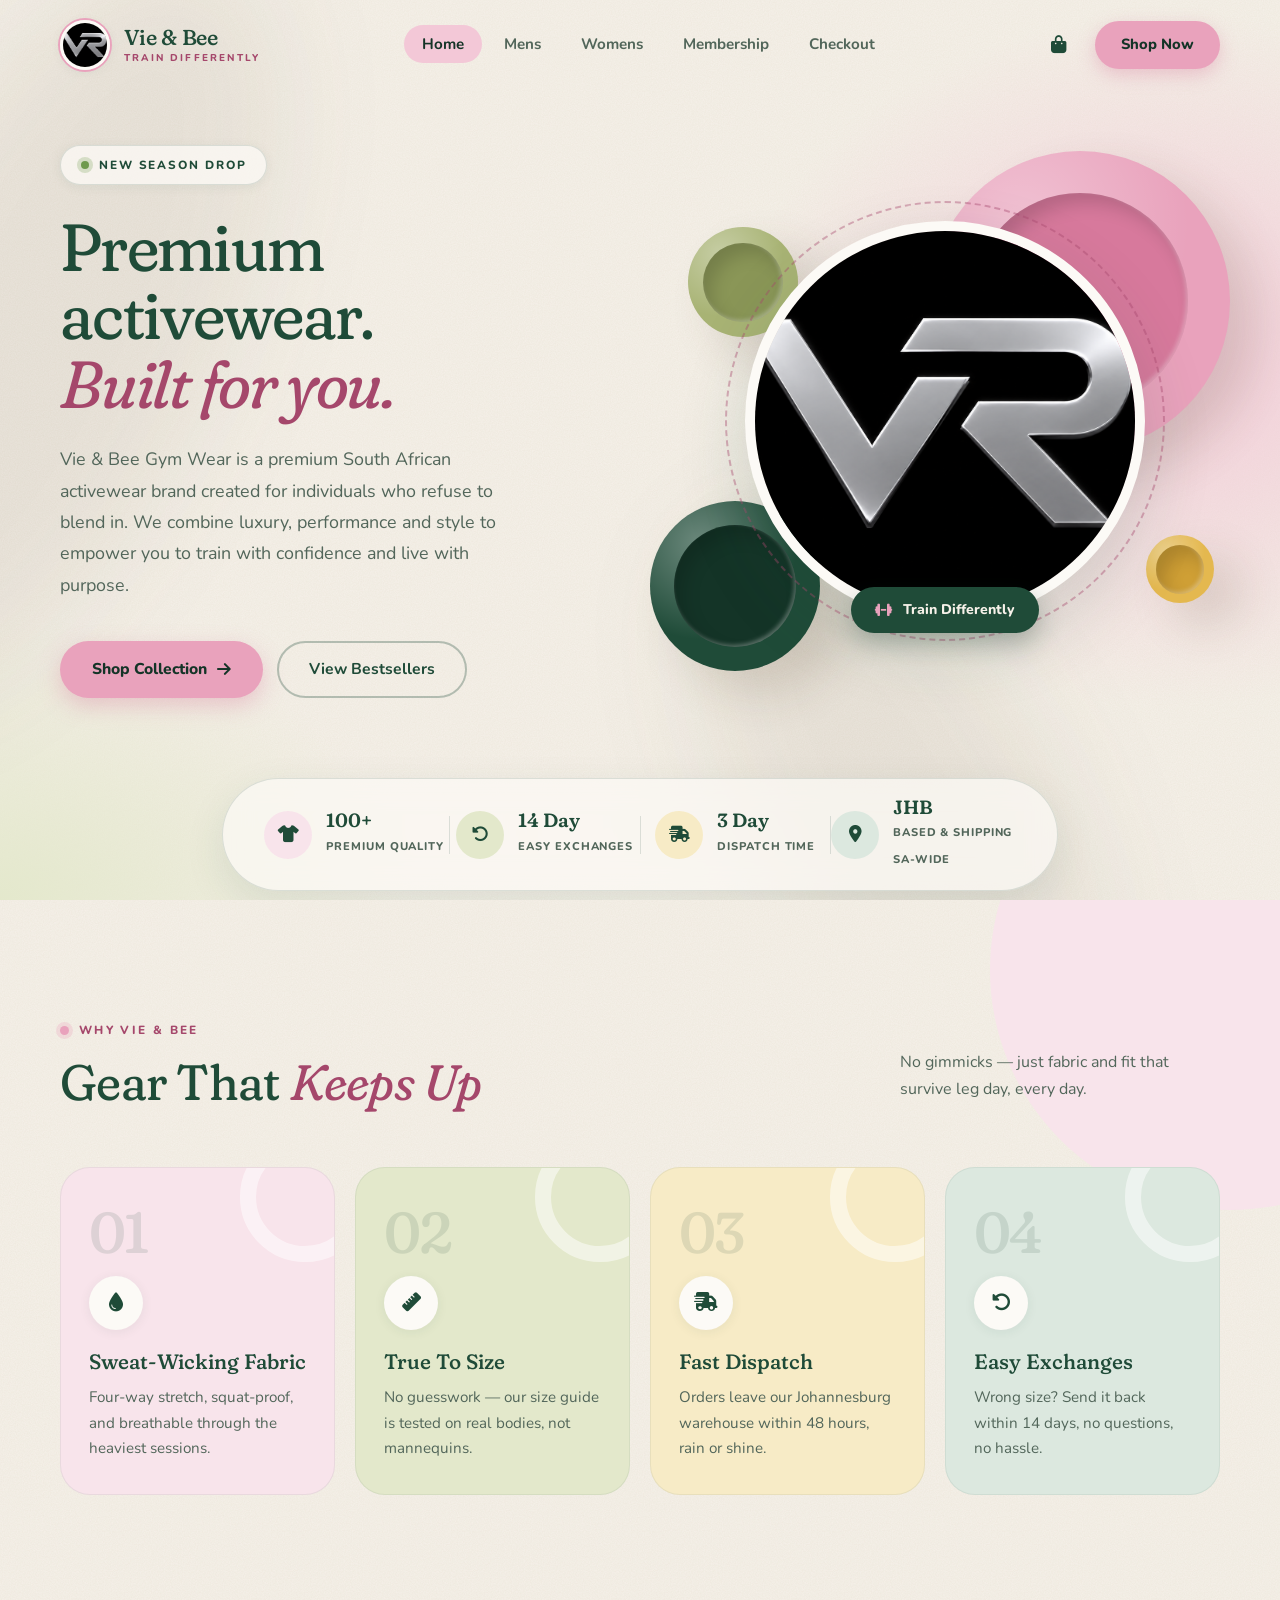
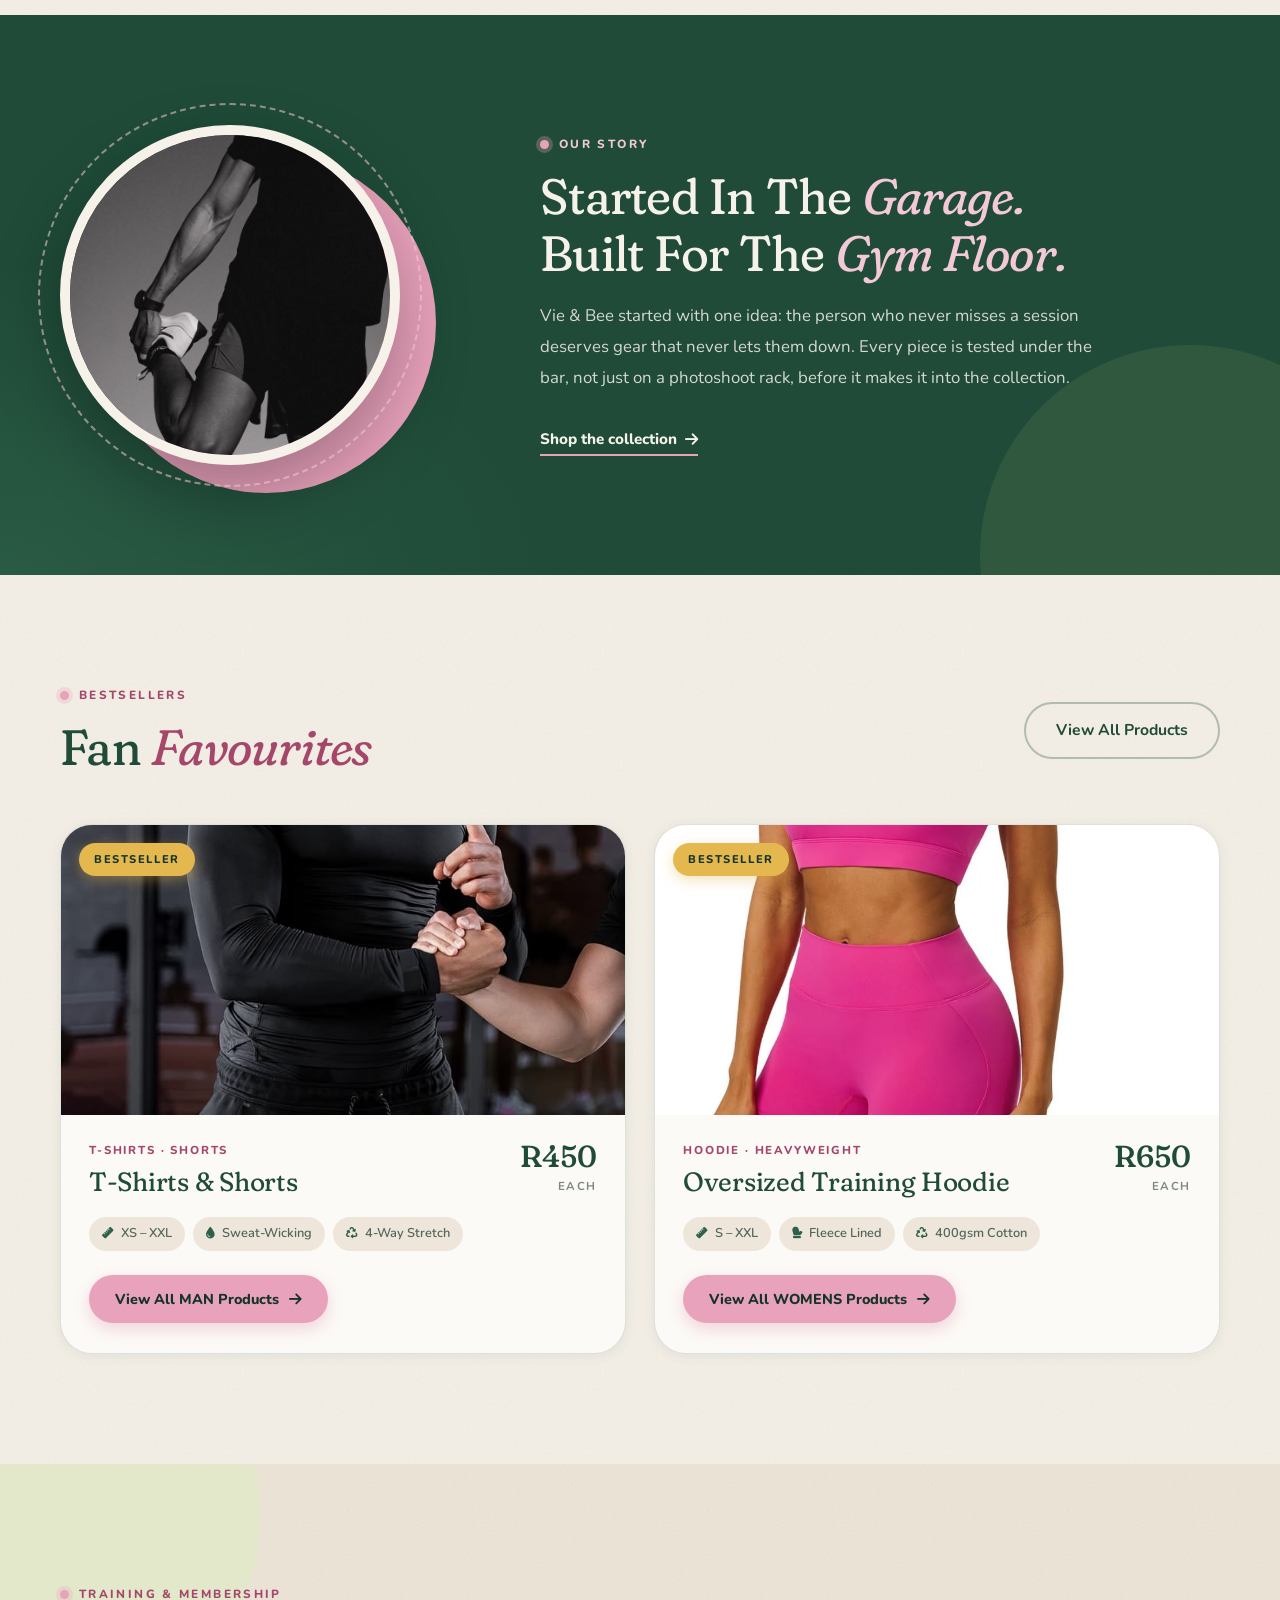
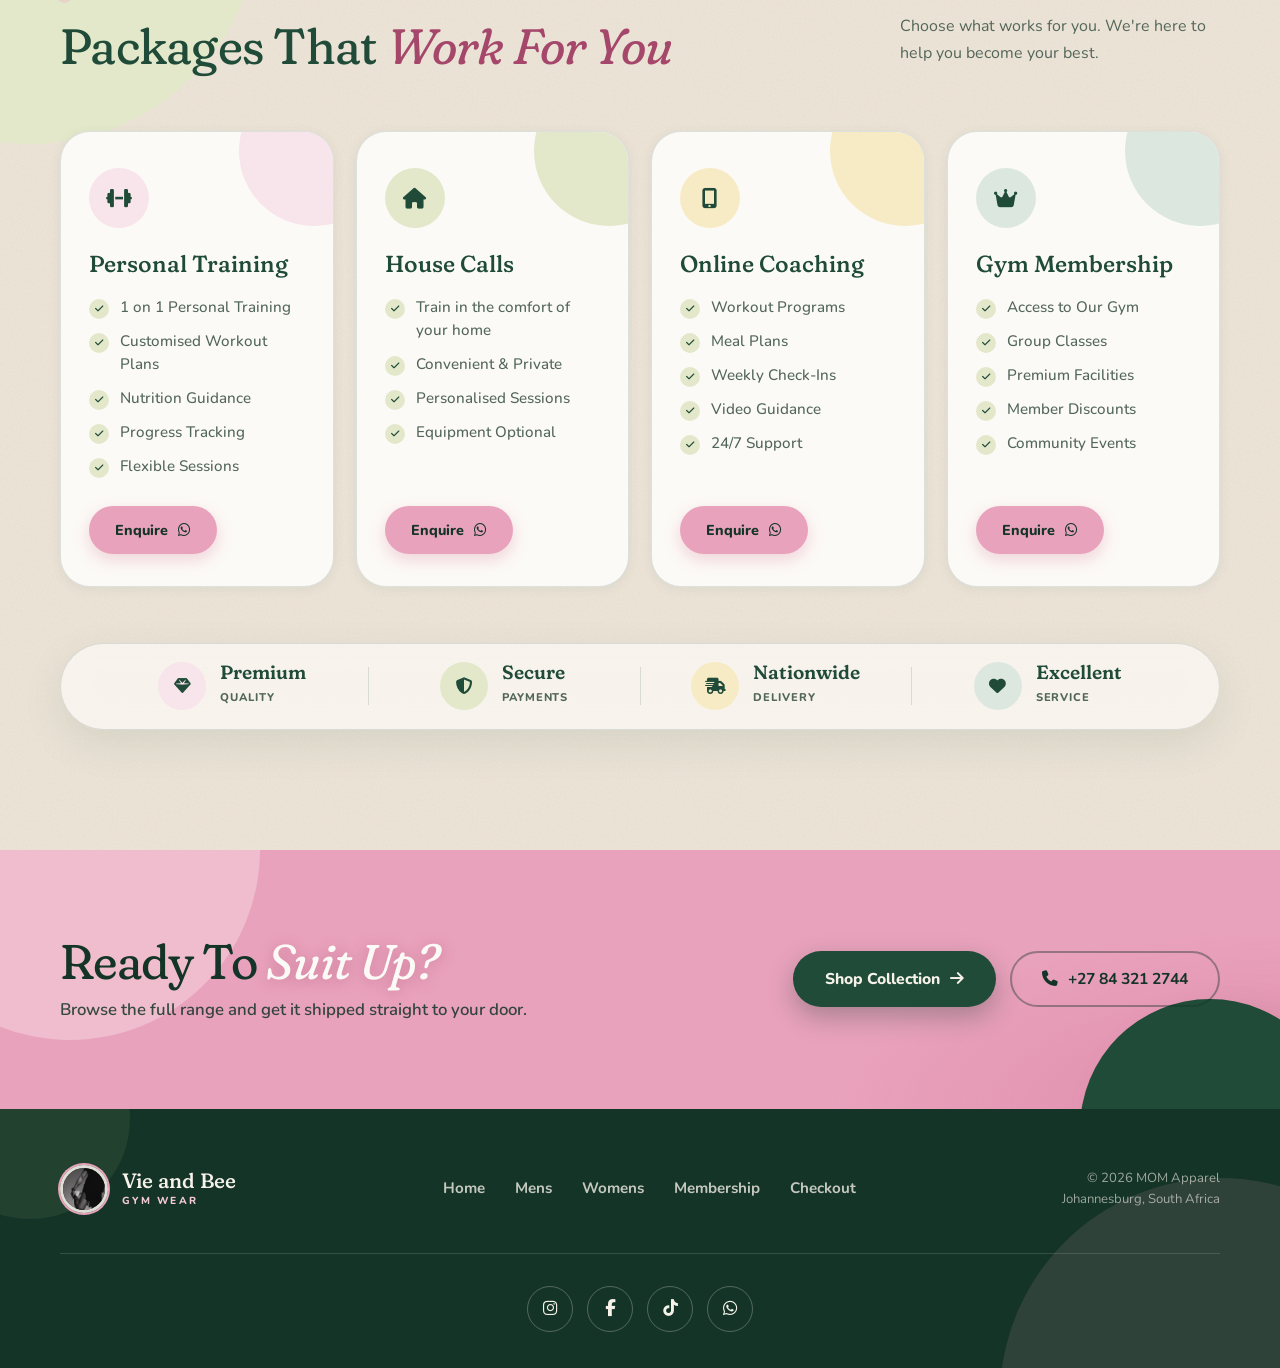
==== commit b7e3b00d: "Update image file extensions from .jpg to .JPG" ====
--- a/index.html
+++ b/index.html
@@ -279,19 +279,19 @@
               <div class="car-badge">Bestseller</div>
               <div class="car-images">
                 <img
-                  src="Womans-Product/Woman4.jpg"
+                  src="Womans-Product/Woman4.JPG"
                   alt="Oversized Hoodie front"
                 />
                 <img
-                  src="Womans-Product/Woman1.jpg"
+                  src="Womans-Product/Woman1.JPG"
                   alt="Oversized Hoodie back"
                 />
                 <img
-                  src="Womans-Product/Woman5.jpg"
+                  src="Womans-Product/Woman5.JPG"
                   alt="Oversized Hoodie detail"
                 />
                 <img
-                  src="Womans-Product/Woman2.jpg"
+                  src="Womans-Product/Woman2.JPG"
                   alt="Oversized Hoodie detail"
                 />
               </div>
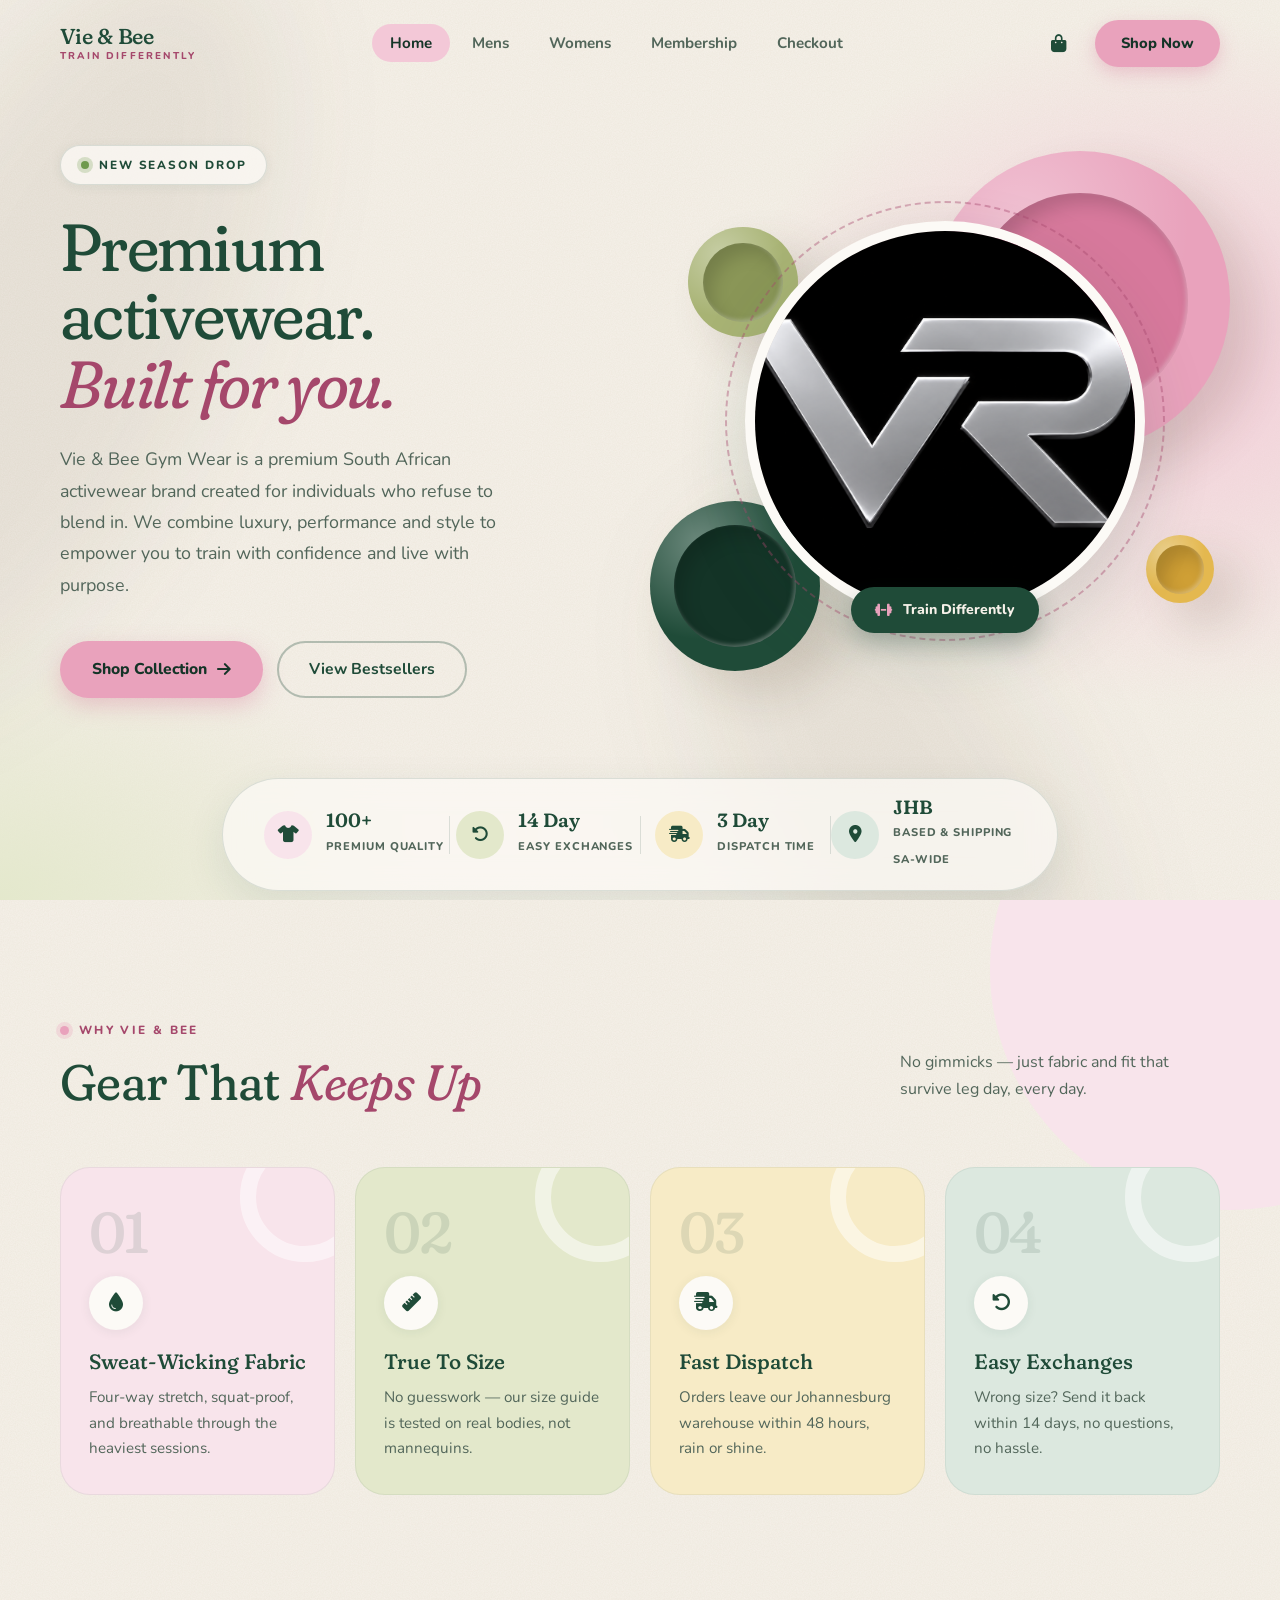
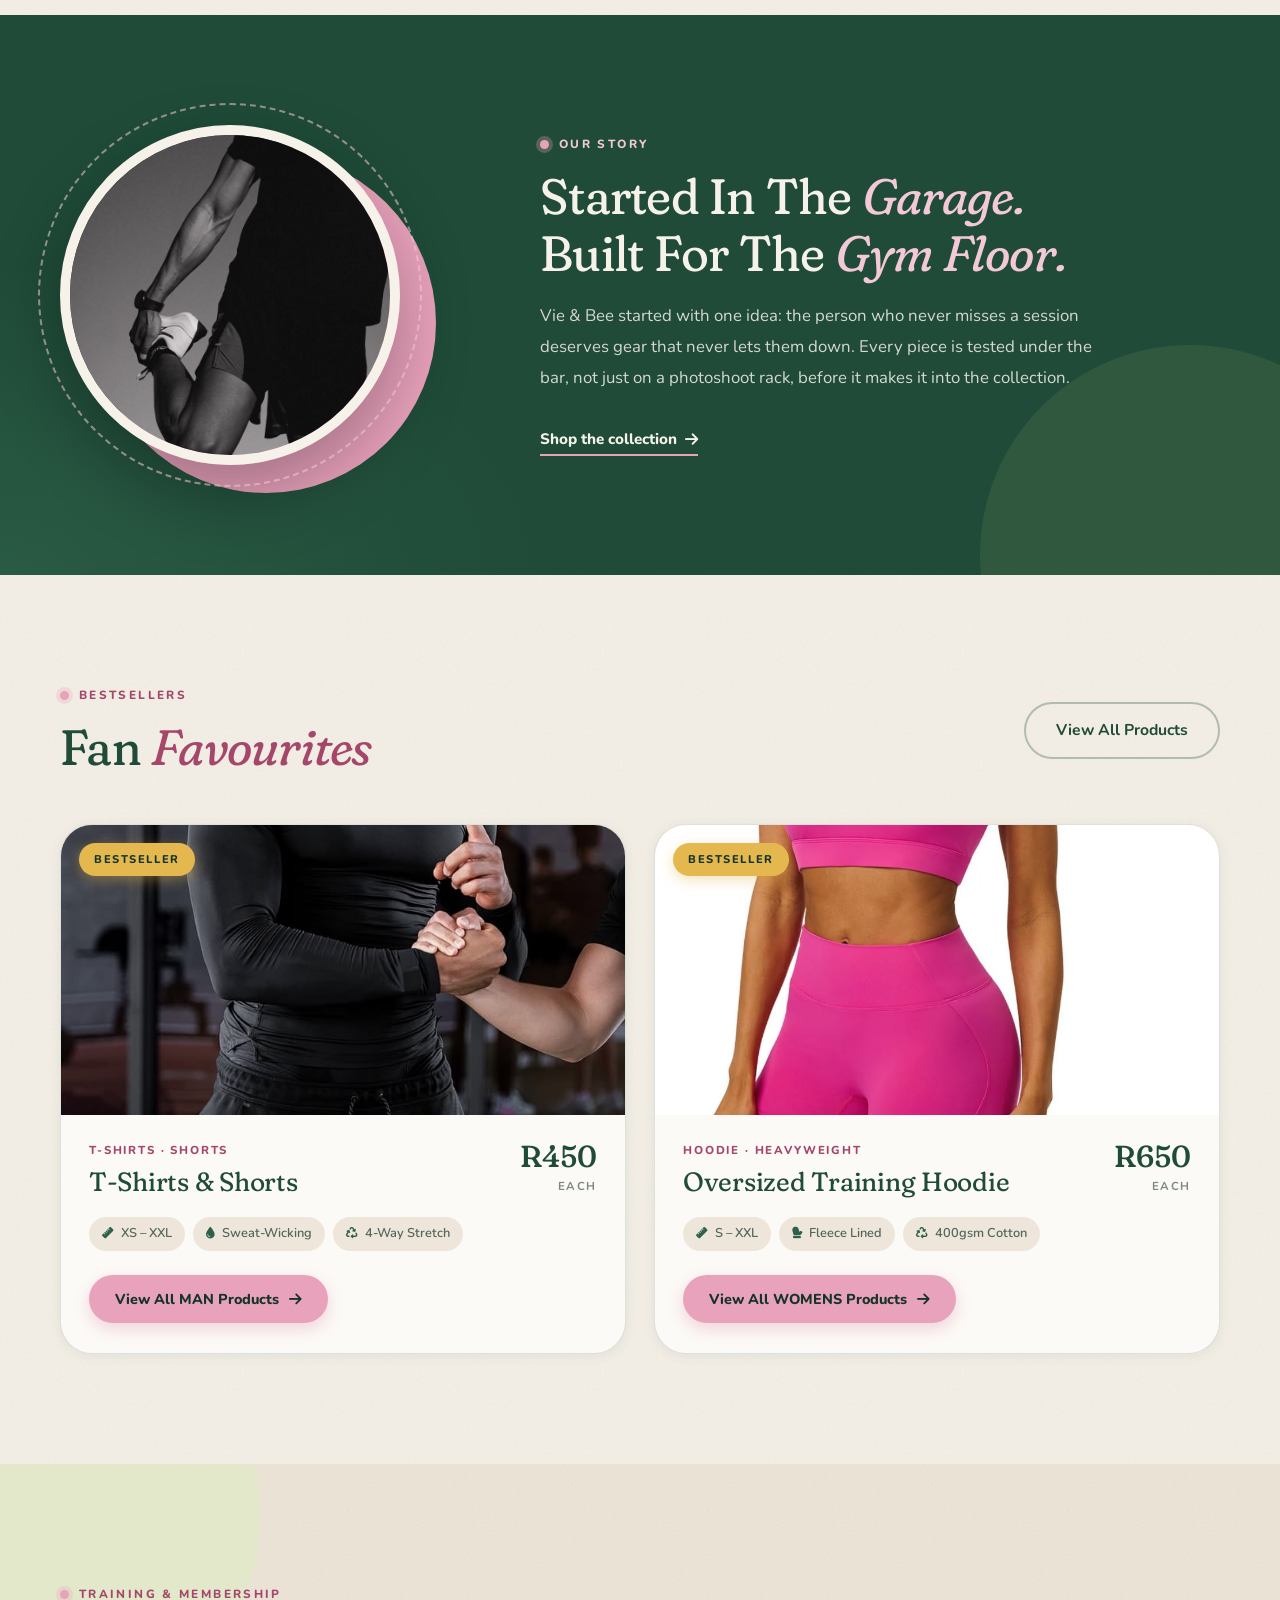
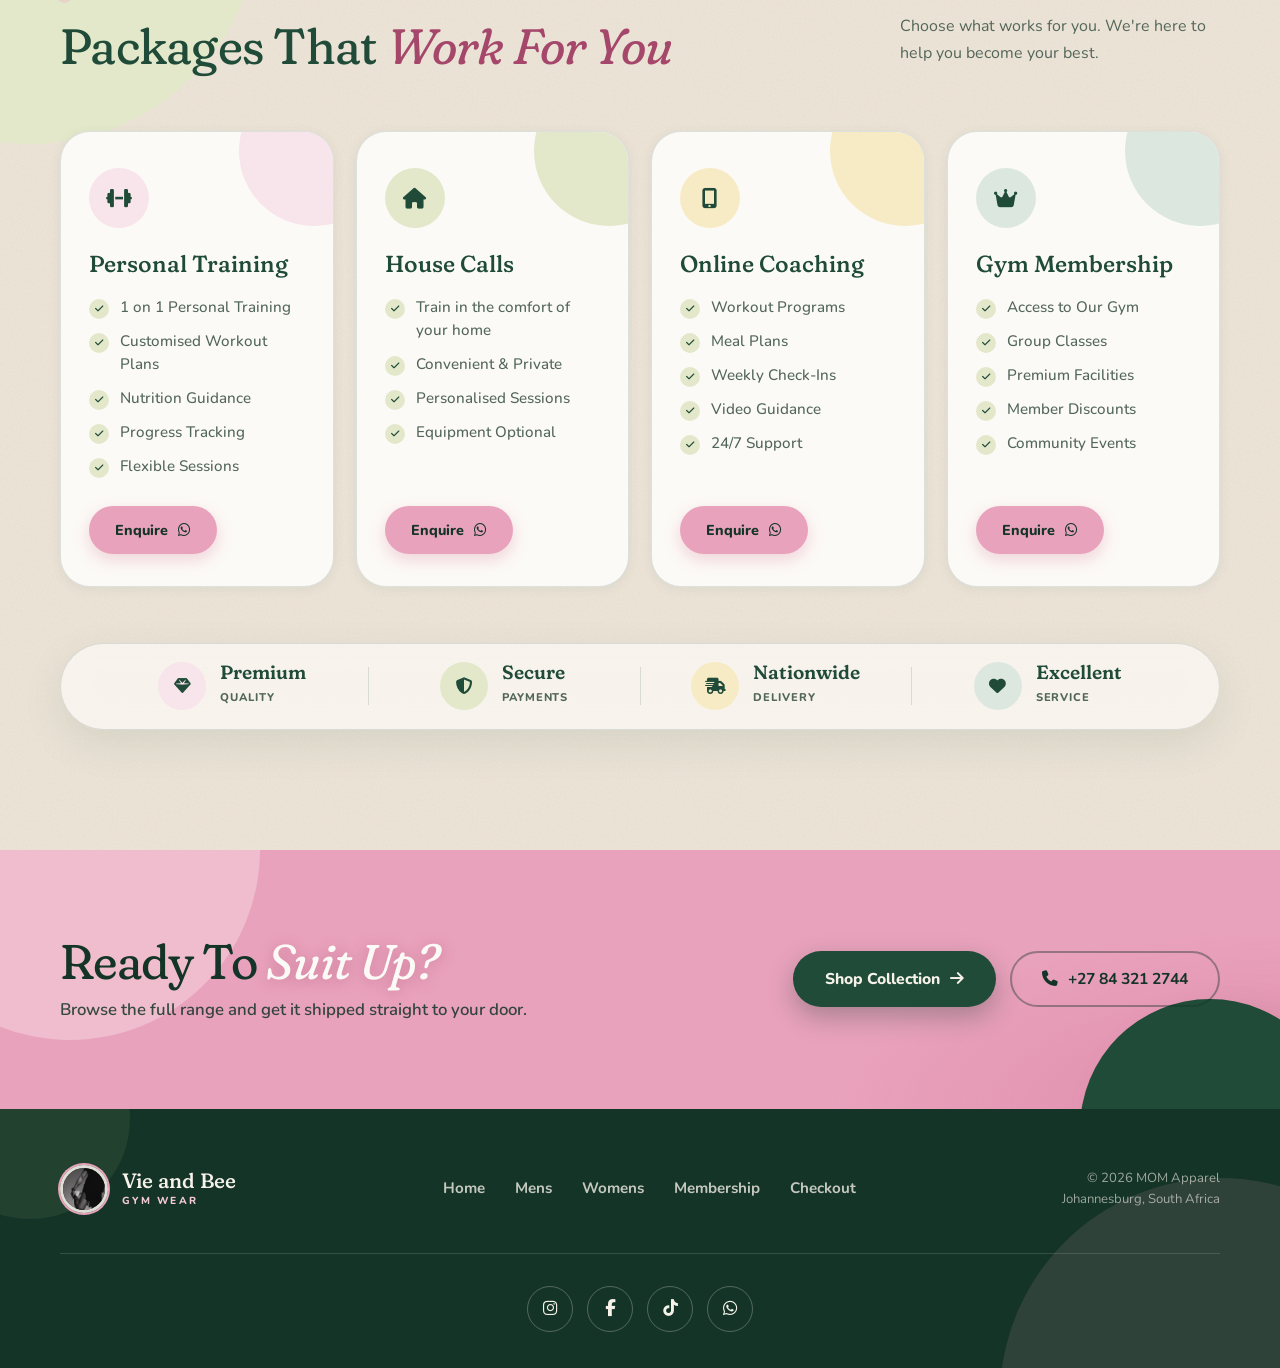
==== commit 7b86fc7e: "Remove logo image from navbar Removed logo image from the navigation bar." ====
--- a/index.html
+++ b/index.html
@@ -35,11 +35,6 @@
     <header id="header">
       <nav class="navbar">
         <a href="index.html" class="nav-logo">
-          <img
-            src="Womans-Product/Logo.PNG"
-            alt="Vie and Bee"
-            class="nav-logo-img"
-          />
           <div class="nav-logo-text">
             <span class="logo-name">Vie & Bee</span>
             <span class="logo-tagline">Train Differently</span>
